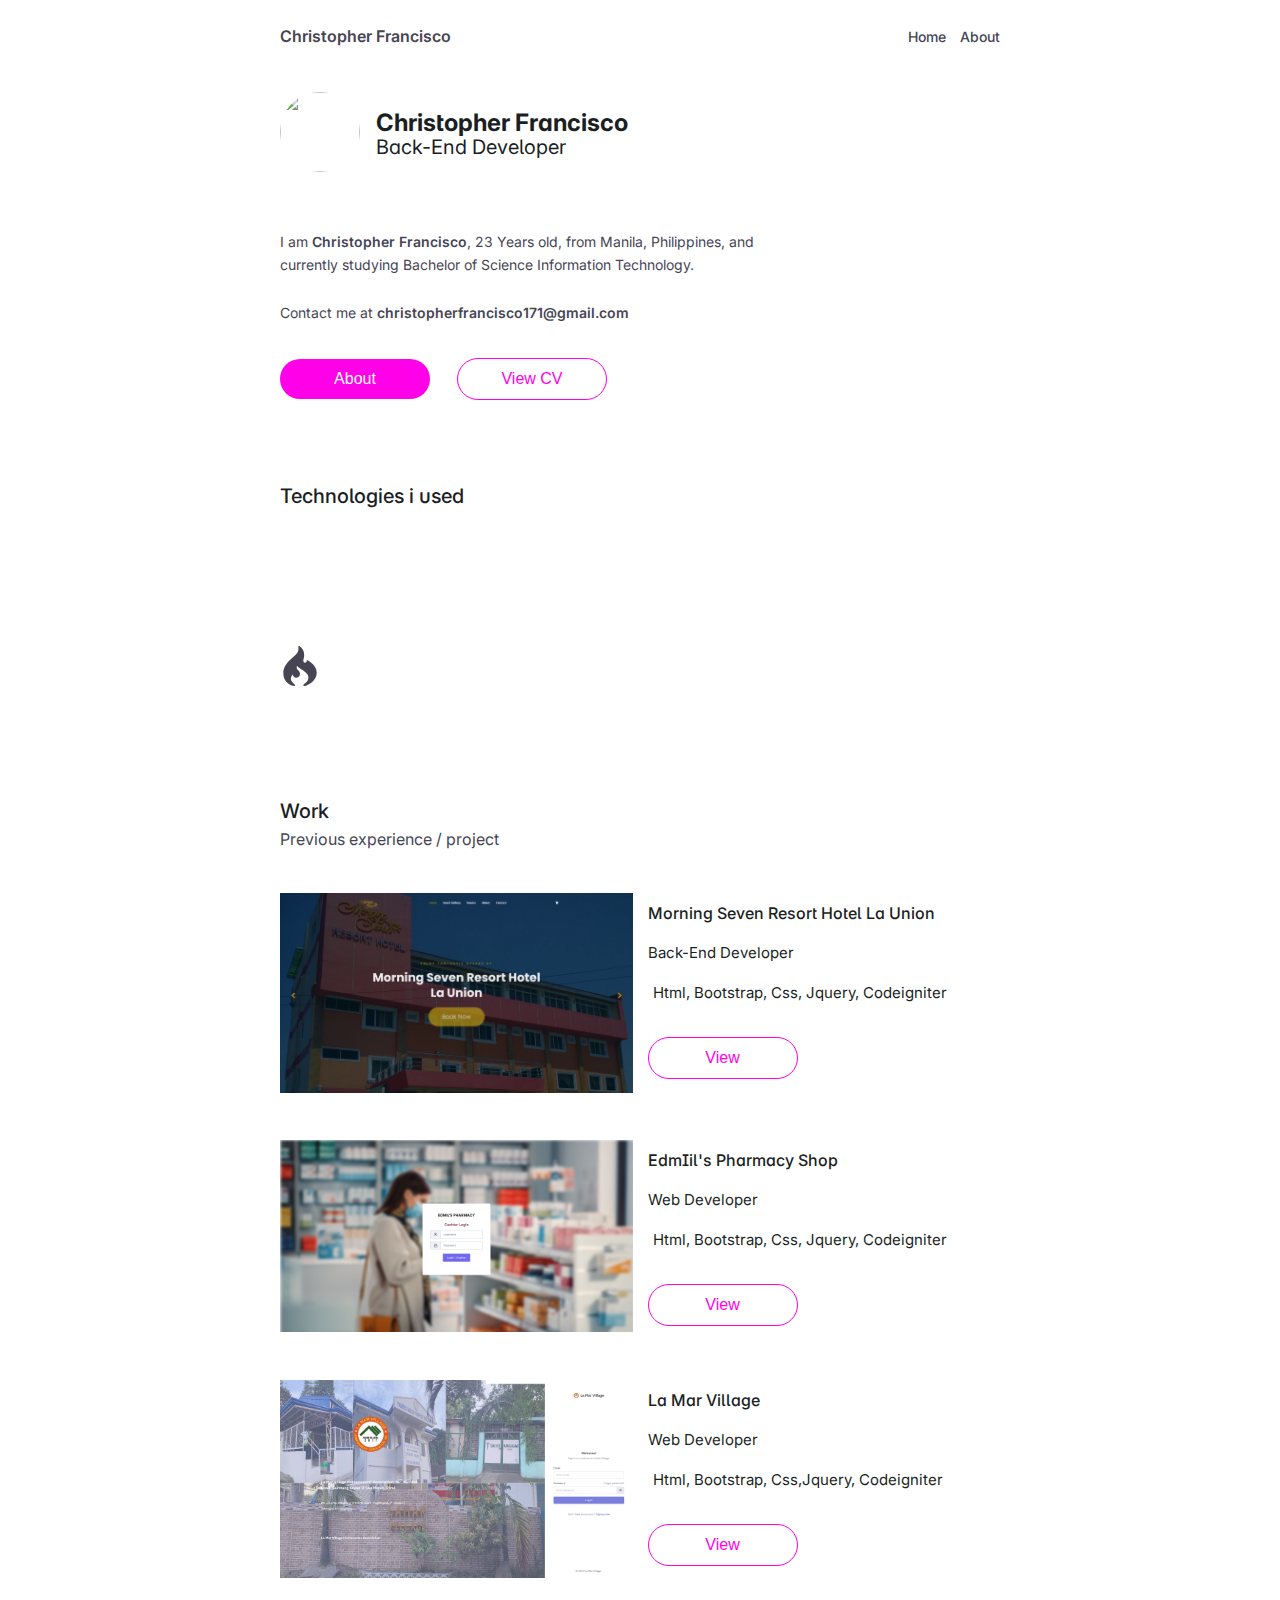
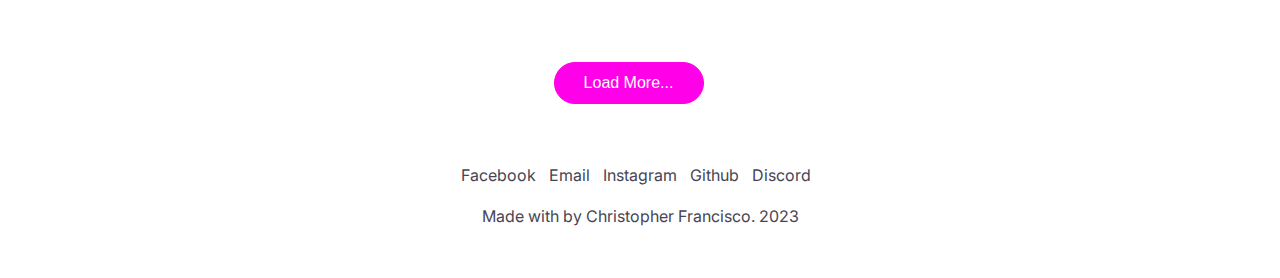
==== index.html @ a266c90f "new update" ====
<!DOCTYPE html>
<html lang="en">

<head>
    <meta charset="UTF-8">
    <meta name="viewport" content="width=device-width, initial-scale=1.0">
    <title>Christopher Francisco</title>
    <link rel="stylesheet" data-purpose="Layout StyleSheet" title="Web Awesome"
        href="/css/app-wa-6a9cb4a257323146888f1141e7267e2d.css?vsn=d">

    <link rel="stylesheet" href="https://site-assets.fontawesome.com/releases/v6.4.0/css/all.css">

    <link rel="stylesheet" href="https://site-assets.fontawesome.com/releases/v6.4.0/css/sharp-solid.css">

    <link rel="stylesheet" href="https://site-assets.fontawesome.com/releases/v6.4.0/css/sharp-regular.css">

    <link rel="stylesheet" href="https://site-assets.fontawesome.com/releases/v6.4.0/css/sharp-light.css">
    <link rel="stylesheet" href="assets/css/app.css">
    <link rel="stylesheet" href="assets/css/font.css">
</head>

<body>

    <div class="container">
        <div class="nav">
            <div class="_wrapper">
                <a href="" class="h4 nav-b">Christopher Francisco</a>
                <div class="_pages">
                    <a href="" class="h4">Home</a>
                    <a href="" class="h4">About</a>
                </div>
            </div>
        </div>


        <section class="_wrapper main">
            <div class="_c">
                <div>
                    <img src="https://scontent.fmnl17-5.fna.fbcdn.net/v/t39.30808-6/322141572_465754962416469_2199032798494361117_n.jpg?_nc_cat=102&ccb=1-7&_nc_sid=09cbfe&_nc_eui2=AeEE05CpyRB54YPM_jMsUAoek4pznpb1z6yTinOelvXPrBDyA9WaWe33gydmui3YkHt6szXQJIMLO8DF5GgBBrXw&_nc_ohc=KaJZtxM1uLAAX-MGcEG&_nc_ht=scontent.fmnl17-5.fna&oh=00_AfCtDTP8-AXdS3a-UvfEWbtZ-zDQ8drF6dlqzOFk0ZVJiw&oe=64B94C2B"
                        alt="" class="avatar">

                </div>
                <div class="_hero">
                    <h3>Christopher Francisco</h3>
                    <h4>Back-End Developer</h4>
                </div>
            </div>

            <div class="intro">

                <p>
                    I am <span>Christopher Francisco</span>, 23 Years old, from Manila, Philippines, and<br>
                    currently studying Bachelor of Science Information Technology.
                </p>

                <p class="_contact">

                    Contact me at <span><a
                            href="mailto:christopherfrancisco171@gmail.com">christopherfrancisco171@gmail.com</a></span>

                </p>


                <div class="_ibutton">
                    <button class="about">About</button>
                    <button class="view">View CV</button>
                </div>

            </div>


            <div class="_tech">

                <h4>Technologies i used</h4>
                <div class="_icons">
                    <i class="fa-brands fa-html5"></i>
                    <i class="fa-brands fa-css3-alt"></i>
                    <i class="fa-brands fa-bootstrap"></i>
                    <i class="fa-brands fa-square-js"></i>
                    <i class="fa-brands fa-vuejs"></i>
                    <i class="fa-brands fa-php"></i>
                    <div>
                        <?xml version="1.0" ?><svg viewBox="0 0 24 24" xmlns="http://www.w3.org/2000/svg"
                            style="width: 40px; height: 40px;">
                            <title />
                            <g id="Codeigniter">
                                <path
                                    d="M16.87,8.65l-.1-.06a.5.5,0,0,0-.77.49.68.68,0,0,1-.17.56A1.16,1.16,0,0,1,15,10a1.05,1.05,0,0,1-1-1,4.46,4.46,0,0,1,.23-1.6,5.39,5.39,0,0,0,.27-1.9c0-2-.24-3.08-2.66-5.36A.5.5,0,0,0,11,.6C11.58,3.46,9.83,5,7.61,6.87,7,7.43,6.29,8,5.65,8.65,2.63,11.66,2,14.31,2,16c0,3,1.11,6.79,6.39,8h.12a.5.5,0,0,0,.25-.94C6.87,21.31,6.5,20.43,6.5,19.5a4.38,4.38,0,0,1,1.19-2.58A2.07,2.07,0,0,0,8,18.09,2.42,2.42,0,0,0,10,19c1.18,0,2-1,2-2.5a2.94,2.94,0,0,0-1.07-1.94A2.55,2.55,0,0,1,10,13a3,3,0,0,1,.24-1.16,3.25,3.25,0,0,0,1,1.06c.25.18.62.42,1.05.69,1.66,1,4.74,3,4.74,4.9,0,2.48-.91,3.24-2.79,4.59a.5.5,0,0,0,.29.91h.11c3.63-.8,7.39-4,7.39-8S18.54,9.74,16.87,8.65Z"
                                    style="fill:#474554" />
                            </g>
                        </svg>
                        <i class="fab fa-laravel"></i>
                        <i class="fa-brands fa-java"></i>

                        <i class="fa-brands fa-github"></i>
                        <i class="fa-brands fa-git-alt"></i>
                    </div>

                </div>





            </div>





            <div class="_work">

                <h4>Work</h4>
                <p>Previous experience / project</p>


                <div class="_content">
                    <!-- First -->
                    <div class="first">
                        <div class="_row">
                            <div class="_imgproj">
                                <img src="assets/image/1.png" style="width: 100%;" alt="">
                            </div>

                            <div class="_info">
                                <h4>Morning Seven Resort Hotel La Union</h4>

                                <h5>Back-End Developer</h5>
                                <h5><i class="fa-regular fa-code"></i>Html, Bootstrap, Css, Jquery, Codeigniter</h5>
                                <button>View</button>
                            </div>
                        </div>

                        <div class="_row">
                            <div class="_imgproj">
                                <img src="assets/image/2.png" style="width: 100%;" alt="">
                            </div>

                            <div class="_info">
                                <h4>EdmIil's Pharmacy Shop</h4>

                                <h5>Web Developer</h5>
                                <h5><i class="fa-regular fa-code"></i>Html, Bootstrap, Css, Jquery, Codeigniter</h5>
                                <button>View</button>
                            </div>
                        </div>

                        <div class="_row">
                            <div class="_imgproj">
                                <img src="assets/image/3.png" style="width: 100%;" alt="">
                            </div>

                            <div class="_info">
                                <h4>La Mar Village</h4>

                                <h5>Web Developer</h5>
                                <h5><i class="fa-regular fa-code"></i>Html, Bootstrap, Css,Jquery, Codeigniter</h5>
                                <button>View</button>
                            </div>
                        </div>
                    </div>
                    <!-- Second -->
                    <div class="secondPages hidden">
                        <div class="_row">
                            <div class="_imgproj">
                                <img src="assets/image/4.png" style="width: 100%;" alt="">
                            </div>

                            <div class="_info">
                                <h4>Digibook Website</h4>

                                <h5>Front-End Developer</h5>
                                <h5><i class="fa-regular fa-code"></i>Html, Bootstrap, Css,Jquery, Codeigniter</h5>
                                <button>View</button>
                            </div>
                        </div>

                        <div class="_row">
                            <div class="_imgproj">
                                <img src="assets/image/5.png" style="width: 100%; height: 80%;" alt="">
                            </div>

                            <div class="_info">
                                <h4>Digibook Application</h4>

                                <h5>Android Developer</h5>
                                <h5><i class="fa-regular fa-code"></i>Android Studio, Java</h5>
                                <button>View</button>
                            </div>
                        </div>


                    </div>


                </div>


                <div class="_more">
                    <button id="load_more">Load More...</button>
                </div>
            </div>

            <div class="_socialC">

                <a href="https://www.facebook.com/christopher.main.904/" target="_blank">Facebook</a>
                <a href="mailto:christopherfrancisco171@gmail.com" target="_blank">Email</a>
                <a href="https://www.instagram.com/topherfrancisco06/" target="_blank">Instagram</a>
                <a href="https://github.com/iamtopher-dev" target="_blank">Github</a>
                <a href="https://discordapp.com/users/500681896158822400" target="_blank">Discord</a>

                <p>Made with by Christopher Francisco. 2023</p>

            </div>



        </section>
    </div>


    <script src="https://cdnjs.cloudflare.com/ajax/libs/jquery/3.7.0/jquery.min.js"
        integrity="sha512-3gJwYpMe3QewGELv8k/BX9vcqhryRdzRMxVfq6ngyWXwo03GFEzjsUm8Q7RZcHPHksttq7/GFoxjCVUjkjvPdw=="
        crossorigin="anonymous" referrerpolicy="no-referrer"></script>
    <script>

        $(document).ready(function () {
            var workPages = 1;
            var pages = 2;

            $('#load_more').on('click', function () {

                if (workPages == 1) {
                    workPages += 1;
                    pages -= 1;
                    $('.secondPages').removeClass('hidden');

                }

                if (pages == 1) {

                    $(this).addClass('hidden');

                }

            });

        });

    </script>



</body>

</html>
---- assets/css/app.css ----
/*  #424a53  body color */

/* Bold text #1b1f24 */
@import url('https://fonts.googleapis.com/css2?family=Inter:wght@100;200;300;400;500;600;700;800;900&family=Roboto:wght@100;300;400;500;700;900&display=swap');

html {
    line-height: 1.6;
    -webkit-text-size-adjust: 100%;
    font-family: "Inter", ui-sans-serif, system-ui, "-apple-system", "BlinkMacSystemFont", "Segoe UI", "Roboto", "Helvetica Neue", Arial, "Noto Sans", sans-serif, "Apple Color Emoji", "Segoe UI Emoji", "Segoe UI Symbol", "Noto Color Emoji"
}

body {
    color: #474554;
    margin: 0
}

.nav {
    z-index: 10;

}

.container {
    margin: 1.5rem;
    margin-bottom: 3rem;
}

.nav ._wrapper {
    background: #fff;
    display: flex;
    align-items: center;
    justify-content: space-between;
}

._wrapper {
    width: 100%;
    max-width: 720px;
    /* padding: 4rem 1.5rem; */
    margin: auto;
}

.avatar {
    width: 80px;
    height: 80px;
    border-radius: 100%;
}

._c {
    display: flex;
    align-items: center;
    flex-direction: row;
}

._hero {
    margin-left: 16px;
    line-height: 1.6rem;
}

._hero h3 {
    font-size: 24px;
    font-weight: 700;
}

._hero h4 {
    font-size: 20px;
    font-weight: 400;
}

.main {
    margin-top: 42px;
}

.nav-b {
    font-weight: 600;
    font-size: 14px;
}

._pages {
    font-weight: 500;
    font-size: 14px;
}

._pages a {
    margin-left: 10px;
    font-size: 14px;

}

.intro p {
    font-size: 14px;
    font-style: 400;

}

.intro {
    margin-top: 52px;
}

.intro p span {
    font-weight: 600;
    color: #474554;
}

._contact {
    font-size: 14px;
    margin-top: 26px;
}

._contact span {
    font-weight: 700;
    color: #474554;

}

._ibutton button {
    font-size: 16px;
    width: 150px;
    cursor: pointer;
}

._ibutton {
    margin-top: 34px;
}

.about {
    background-color: #FF00E9;
    color: white;
    padding: 11px 24px 11px 24px;
    border: none;
    border-radius: 50px;
    margin-right: 23px;
    transition: ease 1s;
}

.view {
    border: 1px solid #FF00E9;
    padding: 11px 24px 11px 24px;
    border-radius: 50px;
    color: #FF00E9;
    background-color: #ffffff;
    transition: ease 1s;

}

._tech {
    margin-top: 80px;
}

._tech h4 {
    font-size: 20px;
    font-weight: 500;
}

._tech i {
    font-size: 40px;
    margin-right: 23px;
}

._icons {
    margin-top: 24px;
}

._icons div {
    margin-top: 40px;
}

._work {
    margin-top: 91px;
}

._work h4 {
    font-size: 20px;
    font-weight: 500;
}

._row {
    display: flex;
    flex-direction: row;
    margin-top: 40px;
}

._imgproj {
    width: 100%;
    max-width: 50%;
}

._info {
    width: 100%;
    max-width: 50%;
    line-height: 2.5rem;
    margin-left: 15px;
}


._info h4 {
    font-size: 16px;
    font-weight: 500;
}

._info h5 {
    font-size: 15px;
    font-weight: 400;
}

._work ._content {
    margin-top: 34px;
}

._info button {
    font-size: 16px;
    width: 150px;
    cursor: pointer;
    border: 1px solid #FF00E9;
    padding: 11px 24px 11px 24px;
    border-radius: 50px;
    color: #FF00E9;
    background-color: #ffffff;
    margin-top: 24px;
    transition: ease .5s;
}

._more {
    text-align: center;
    margin-top: 76px;
}

._more button {
    font-size: 16px;
    width: 150px;
    cursor: pointer;
    background-color: #FF00E9;
    color: white;
    padding: 11px 24px 11px 24px;
    border: none;
    border-radius: 50px;
    margin-right: 23px;
    border: 1px solid #FF00E9;
    transition: ease .5s;
}

.social a {
    font-size: 15px;
    font-weight: 400;
    margin-right: 9px;
}

._socialC {
    text-align: center;
    margin-top: 59px;
}

._socialC a {
    margin-right: 9px;
}

._socialC p {
    margin-top: 16px;
}


/* Hover */

.about:hover {

    border: 1px solid #FF00E9;
    padding: 11px 24px 11px 24px;
    border-radius: 50px;
    color: #FF00E9;
    background-color: #ffffff;
}

.view:hover {
    background-color: #FF00E9;
    color: white;
    padding: 11px 24px 11px 24px;
    border: none;
    border: 1px solid #FF00E9;
    border-radius: 50px;
    margin-right: 23px;
}

._info button:hover {
    font-size: 16px;
    width: 150px;
    cursor: pointer;
    background-color: #FF00E9;
    color: white;
    padding: 11px 24px 11px 24px;
    border: none;
    border: 1px solid #FF00E9;
    border-radius: 50px;
    margin-right: 23px;
}

._info h5 i {
    margin-right: 5px;
}

._more button:hover {
    font-size: 16px;
    width: 150px;
    cursor: pointer;
    border: 1px solid #FF00E9;
    padding: 11px 24px 11px 24px;
    border-radius: 50px;
    color: #FF00E9;
    background-color: #ffffff;
}

._rowR {
    display: flex;

}

._rowR span {
    display: flex;

}


/* hidden */
.hidden {
    display: none;
}
---- assets/css/font.css ----
h1,
h2,
h3,
h4,
h5,
h6 {
    color: #1b1f24;
    margin: 0
}

p {
    margin: 0
}

.h1,
h1 {
    font-size: 1.75rem
}

.h1,
.h2,
h1,
h2 {
    font-weight: 600
}

.h2,
h2 {
    font-size: 1.5rem
}

.h3,
h3 {
    font-weight: 600;
    font-size: 1.25rem
}

.h4,
h4 {
    font-size: 1rem
}

.h5,
h5 {
    font-size: .875rem
}

.h6,
h6 {
    font-size: .75rem;
    font-weight: 500
}

h1,
h2,
h3,
h4 {
    font-feature-settings: "salt" on
}

p+p {
    margin-top: 1rem
}

a {
    text-decoration: none;
    color: inherit
}

a:focus,
a:focus-visible {
    outline-offset: 4px;
    outline-color: rgba(216, 88, 136, .5)
}
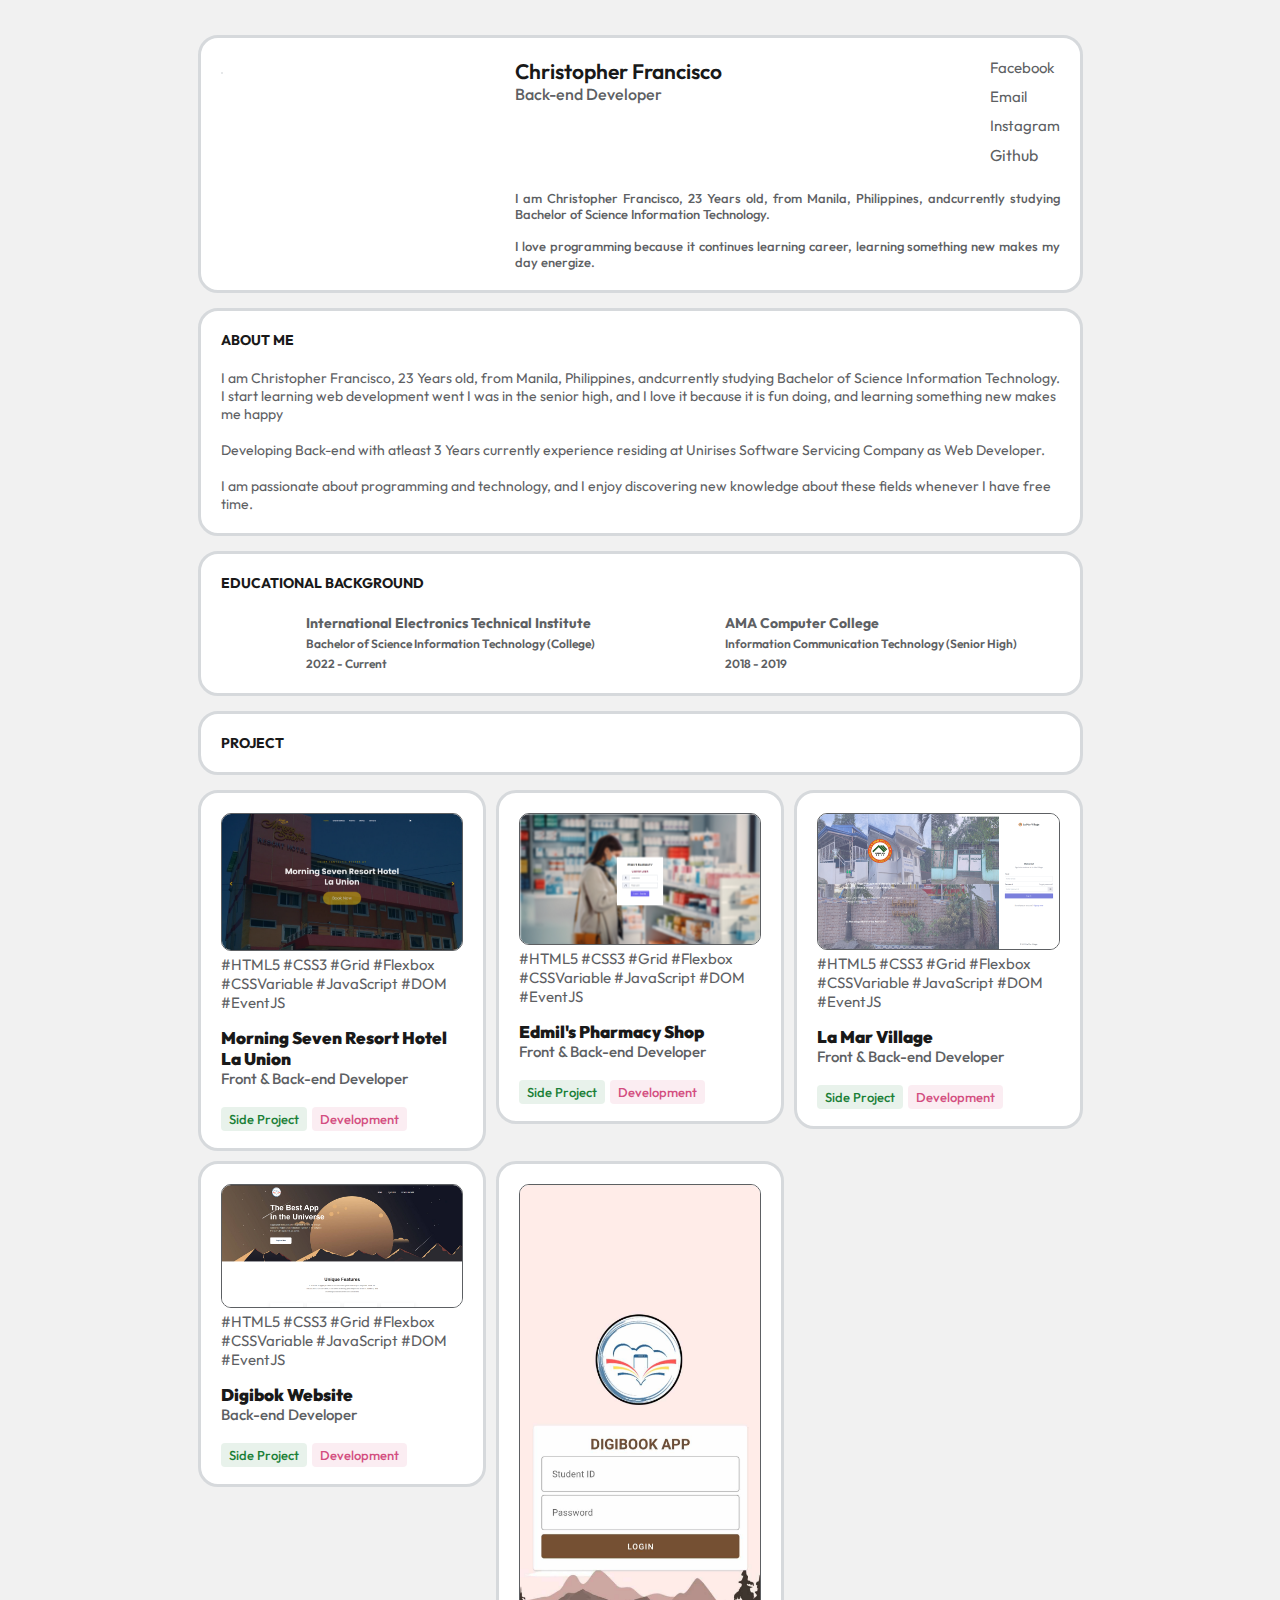
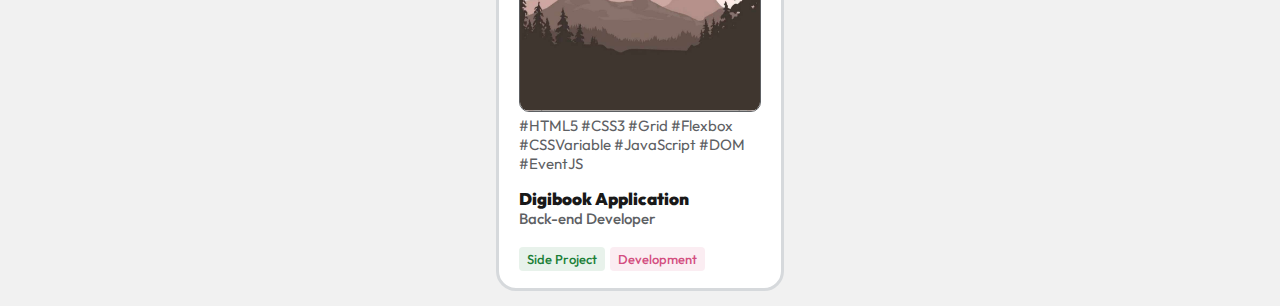
==== commit 68c400ae: "new" ====
--- a/index.html
+++ b/index.html
@@ -5,252 +5,199 @@
     <meta charset="UTF-8">
     <meta name="viewport" content="width=device-width, initial-scale=1.0">
     <title>Christopher Francisco</title>
-    <link rel="stylesheet" data-purpose="Layout StyleSheet" title="Web Awesome"
-        href="/css/app-wa-6a9cb4a257323146888f1141e7267e2d.css?vsn=d">
-
-    <link rel="stylesheet" href="https://site-assets.fontawesome.com/releases/v6.4.0/css/all.css">
-
-    <link rel="stylesheet" href="https://site-assets.fontawesome.com/releases/v6.4.0/css/sharp-solid.css">
-
-    <link rel="stylesheet" href="https://site-assets.fontawesome.com/releases/v6.4.0/css/sharp-regular.css">
-
-    <link rel="stylesheet" href="https://site-assets.fontawesome.com/releases/v6.4.0/css/sharp-light.css">
     <link rel="stylesheet" href="assets/css/app.css">
-    <link rel="stylesheet" href="assets/css/font.css">
+    <!-- <link rel="stylesheet" href="assets/css/font.css"> -->
 </head>
 
 <body>
 
-    <div class="container">
-        <div class="nav">
-            <div class="_wrapper">
-                <a href="" class="h4 nav-b">Christopher Francisco</a>
-                <div class="_pages">
-                    <a href="" class="h4">Home</a>
-                    <a href="" class="h4">About</a>
-                </div>
-            </div>
-        </div>
-
-
-        <section class="_wrapper main">
-            <div class="_c">
-                <div>
-                    <img src="https://scontent.fmnl17-5.fna.fbcdn.net/v/t39.30808-6/322141572_465754962416469_2199032798494361117_n.jpg?_nc_cat=102&ccb=1-7&_nc_sid=09cbfe&_nc_eui2=AeEE05CpyRB54YPM_jMsUAoek4pznpb1z6yTinOelvXPrBDyA9WaWe33gydmui3YkHt6szXQJIMLO8DF5GgBBrXw&_nc_ohc=KaJZtxM1uLAAX-MGcEG&_nc_ht=scontent.fmnl17-5.fna&oh=00_AfCtDTP8-AXdS3a-UvfEWbtZ-zDQ8drF6dlqzOFk0ZVJiw&oe=64B94C2B"
-                        alt="" class="avatar">
-
-                </div>
-                <div class="_hero">
-                    <h3>Christopher Francisco</h3>
-                    <h4>Back-End Developer</h4>
-                </div>
-            </div>
-
-            <div class="intro">
-
-                <p>
-                    I am <span>Christopher Francisco</span>, 23 Years old, from Manila, Philippines, and<br>
-                    currently studying Bachelor of Science Information Technology.
-                </p>
-
-                <p class="_contact">
-
-                    Contact me at <span><a
-                            href="mailto:christopherfrancisco171@gmail.com">christopherfrancisco171@gmail.com</a></span>
-
-                </p>
-
-
-                <div class="_ibutton">
-                    <button class="about">About</button>
-                    <button class="view">View CV</button>
-                </div>
-
-            </div>
-
-
-            <div class="_tech">
-
-                <h4>Technologies i used</h4>
-                <div class="_icons">
-                    <i class="fa-brands fa-html5"></i>
-                    <i class="fa-brands fa-css3-alt"></i>
-                    <i class="fa-brands fa-bootstrap"></i>
-                    <i class="fa-brands fa-square-js"></i>
-                    <i class="fa-brands fa-vuejs"></i>
-                    <i class="fa-brands fa-php"></i>
-                    <div>
-                        <?xml version="1.0" ?><svg viewBox="0 0 24 24" xmlns="http://www.w3.org/2000/svg"
-                            style="width: 40px; height: 40px;">
-                            <title />
-                            <g id="Codeigniter">
-                                <path
-                                    d="M16.87,8.65l-.1-.06a.5.5,0,0,0-.77.49.68.68,0,0,1-.17.56A1.16,1.16,0,0,1,15,10a1.05,1.05,0,0,1-1-1,4.46,4.46,0,0,1,.23-1.6,5.39,5.39,0,0,0,.27-1.9c0-2-.24-3.08-2.66-5.36A.5.5,0,0,0,11,.6C11.58,3.46,9.83,5,7.61,6.87,7,7.43,6.29,8,5.65,8.65,2.63,11.66,2,14.31,2,16c0,3,1.11,6.79,6.39,8h.12a.5.5,0,0,0,.25-.94C6.87,21.31,6.5,20.43,6.5,19.5a4.38,4.38,0,0,1,1.19-2.58A2.07,2.07,0,0,0,8,18.09,2.42,2.42,0,0,0,10,19c1.18,0,2-1,2-2.5a2.94,2.94,0,0,0-1.07-1.94A2.55,2.55,0,0,1,10,13a3,3,0,0,1,.24-1.16,3.25,3.25,0,0,0,1,1.06c.25.18.62.42,1.05.69,1.66,1,4.74,3,4.74,4.9,0,2.48-.91,3.24-2.79,4.59a.5.5,0,0,0,.29.91h.11c3.63-.8,7.39-4,7.39-8S18.54,9.74,16.87,8.65Z"
-                                    style="fill:#474554" />
-                            </g>
-                        </svg>
-                        <i class="fab fa-laravel"></i>
-                        <i class="fa-brands fa-java"></i>
-
-                        <i class="fa-brands fa-github"></i>
-                        <i class="fa-brands fa-git-alt"></i>
-                    </div>
-
-                </div>
-
-
-
-
-
-            </div>
-
-
-
-
-
-            <div class="_work">
-
-                <h4>Work</h4>
-                <p>Previous experience / project</p>
-
-
-                <div class="_content">
-                    <!-- First -->
-                    <div class="first">
-                        <div class="_row">
-                            <div class="_imgproj">
-                                <img src="assets/image/1.png" style="width: 100%;" alt="">
+    <div class="wrapper">
+
+        <div class="intro">
+
+            <div class="_card">
+                <div class="_row">
+                    <div class="imgCard">
+                        <img src="https://scontent.fmnl17-5.fna.fbcdn.net/v/t39.30808-6/322141572_465754962416469_2199032798494361117_n.jpg?_nc_cat=102&ccb=1-7&_nc_sid=09cbfe&_nc_eui2=AeEE05CpyRB54YPM_jMsUAoek4pznpb1z6yTinOelvXPrBDyA9WaWe33gydmui3YkHt6szXQJIMLO8DF5GgBBrXw&_nc_ohc=RIV9UVO_6D0AX_sOE0I&_nc_ht=scontent.fmnl17-5.fna&oh=00_AfBqZUfYG8IDypXGKbguWoiHN8D31_XLNLOp0orDDV_k3A&oe=64BB466B"
+                            alt="">
+                    </div>
+                    <div class="intro_details">
+                        <div class="a _c">
+                            <div>
+                                <h4>Christopher Francisco</h4>
+                                <h5>Back-end Developer</h5>
                             </div>
-
-                            <div class="_info">
-                                <h4>Morning Seven Resort Hotel La Union</h4>
-
-                                <h5>Back-End Developer</h5>
-                                <h5><i class="fa-regular fa-code"></i>Html, Bootstrap, Css, Jquery, Codeigniter</h5>
-                                <button>View</button>
+                            <div class="_contact">
+                                <ul>
+                                    <li>
+                                        <a href="">Facebook</a>
+                                    </li>
+                                    <li>
+                                        <a href="">Email</a>
+                                    </li>
+                                    <li>
+                                        <a href="">Instagram</a>
+                                    </li>
+                                    <li>
+                                        <a href="">Github</a>
+                                    </li>
+                                </ul>
                             </div>
                         </div>
 
-                        <div class="_row">
-                            <div class="_imgproj">
-                                <img src="assets/image/2.png" style="width: 100%;" alt="">
-                            </div>
-
-                            <div class="_info">
-                                <h4>EdmIil's Pharmacy Shop</h4>
-
-                                <h5>Web Developer</h5>
-                                <h5><i class="fa-regular fa-code"></i>Html, Bootstrap, Css, Jquery, Codeigniter</h5>
-                                <button>View</button>
-                            </div>
-                        </div>
-
-                        <div class="_row">
-                            <div class="_imgproj">
-                                <img src="assets/image/3.png" style="width: 100%;" alt="">
-                            </div>
-
-                            <div class="_info">
-                                <h4>La Mar Village</h4>
-
-                                <h5>Web Developer</h5>
-                                <h5><i class="fa-regular fa-code"></i>Html, Bootstrap, Css,Jquery, Codeigniter</h5>
-                                <button>View</button>
-                            </div>
-                        </div>
-                    </div>
-                    <!-- Second -->
-                    <div class="secondPages hidden">
-                        <div class="_row">
-                            <div class="_imgproj">
-                                <img src="assets/image/4.png" style="width: 100%;" alt="">
-                            </div>
-
-                            <div class="_info">
-                                <h4>Digibook Website</h4>
-
-                                <h5>Front-End Developer</h5>
-                                <h5><i class="fa-regular fa-code"></i>Html, Bootstrap, Css,Jquery, Codeigniter</h5>
-                                <button>View</button>
-                            </div>
-                        </div>
-
-                        <div class="_row">
-                            <div class="_imgproj">
-                                <img src="assets/image/5.png" style="width: 100%; height: 80%;" alt="">
-                            </div>
-
-                            <div class="_info">
-                                <h4>Digibook Application</h4>
-
-                                <h5>Android Developer</h5>
-                                <h5><i class="fa-regular fa-code"></i>Android Studio, Java</h5>
-                                <button>View</button>
-                            </div>
-                        </div>
-
-
-                    </div>
-
-
-                </div>
-
-
-                <div class="_more">
-                    <button id="load_more">Load More...</button>
-                </div>
-            </div>
-
-            <div class="_socialC">
-
-                <a href="https://www.facebook.com/christopher.main.904/" target="_blank">Facebook</a>
-                <a href="mailto:christopherfrancisco171@gmail.com" target="_blank">Email</a>
-                <a href="https://www.instagram.com/topherfrancisco06/" target="_blank">Instagram</a>
-                <a href="https://github.com/iamtopher-dev" target="_blank">Github</a>
-                <a href="https://discordapp.com/users/500681896158822400" target="_blank">Discord</a>
-
-                <p>Made with by Christopher Francisco. 2023</p>
-
-            </div>
-
-
-
-        </section>
+                        <div class="b">
+                            <p>I am Christopher Francisco, 23 Years old, from Manila, Philippines, andcurrently studying
+                                Bachelor of Science Information Technology.<br><br>
+                                I love programming because it continues learning career, learning something new makes my
+                                day
+                                energize.
+                            </p>
+
+
+                        </div>
+                    </div>
+                </div>
+            </div>
+
+        </div>
+
+
+        <div class="about">
+            <div class="_card">
+                <h4 class="header">About me</h4>
+
+                <p>I am Christopher Francisco, 23 Years old, from Manila, Philippines, andcurrently studying Bachelor of
+                    Science Information Technology. I start learning web development went I was in the senior high, and
+                    I love it because it is fun doing, and learning something new makes me happy<br><br>
+
+                    Developing Back-end with atleast 3 Years currently experience residing at Unirises Software
+                    Servicing Company as Web Developer.<br><br>
+
+                    I am passionate about programming and technology, and I enjoy discovering new knowledge about these
+                    fields whenever I have free time.</p>
+            </div>
+        </div>
+
+        <div class="education">
+            <div class="_card">
+                <h4 class="header">Educational Background</h4>
+
+                <div class="educational-container">
+                    <div class="sub-container">
+                        <div class="educ_logo">
+                            <img src="https://edukasyon-production.s3.amazonaws.com/uploads/school/avatar/3295/international-electronics-and-technical-institute-college_logo.jpg"
+                                alt="">
+                        </div>
+                        <div class="educational-details">
+                            <h4>International Electronics Technical Institute</h4>
+                            <h5>Bachelor of Science Information Technology (College)</h5>
+                            <h6>2022 - Current</h6>
+                        </div>
+                    </div>
+                    <div class="sub-container">
+                        <div class="educ_logo">
+                            <img src="https://edukasyon-production.s3.amazonaws.com/uploads/school/avatar/3295/international-electronics-and-technical-institute-college_logo.jpg"
+                                alt="">
+                        </div>
+                        <div class="educational-details">
+                            <h4>AMA Computer College</h4>
+                            <h5>Information Communication Technology (Senior High)</h5>
+                            <h6>2018 - 2019</h6>
+                        </div>
+                    </div>
+                </div>
+            </div>
+        </div>
+
+        <div class="_card proj_header">
+            <h4 class="header">Project</h4>
+        </div>
+        <div class="project">
+
+            <div class="_card">
+                <div class="proj_img">
+                    <img src="assets/image/1.png" alt="">
+                </div>
+
+                <div class="project_details">
+                    <p>#HTML5 #CSS3 #Grid #Flexbox #CSSVariable #JavaScript #DOM #EventJS</p>
+
+                    <h3>Morning Seven Resort Hotel La Union</h3>
+                    <h6>Front & Back-end Developer</h6>
+
+                    <div class="badges">
+                        <label><span class="green">Side Project</span><span class="red">Development</span></label>
+                    </div>
+                </div>
+            </div>
+            <div class="_card">
+                <div class="proj_img">
+                    <img src="assets/image/2.png" alt="">
+                </div>
+
+                <div class="project_details">
+                    <p>#HTML5 #CSS3 #Grid #Flexbox #CSSVariable #JavaScript #DOM #EventJS</p>
+
+                    <h3>Edmil's Pharmacy Shop</h3>
+                    <h6>Front & Back-end Developer</h6>
+
+                    <div class="badges">
+                        <label><span class="green">Side Project</span><span class="red">Development</span></label>
+                    </div>
+                </div>
+            </div>
+            <div class="_card">
+                <div class="proj_img">
+                    <img src="assets/image/3.png" alt="">
+                </div>
+
+                <div class="project_details">
+                    <p>#HTML5 #CSS3 #Grid #Flexbox #CSSVariable #JavaScript #DOM #EventJS</p>
+
+                    <h3>La Mar Village</h3>
+                    <h6>Front & Back-end Developer</h6>
+
+                    <div class="badges">
+                        <label><span class="green">Side Project</span><span class="red">Development</span></label>
+                    </div>
+                </div>
+            </div>
+            <div class="_card">
+                <div class="proj_img">
+                    <img src="assets/image/4.png" alt="">
+                </div>
+
+                <div class="project_details">
+                    <p>#HTML5 #CSS3 #Grid #Flexbox #CSSVariable #JavaScript #DOM #EventJS</p>
+
+                    <h3>Digibok Website</h3>
+                    <h6>Back-end Developer</h6>
+
+                    <div class="badges">
+                        <label><span class="green">Side Project</span><span class="red">Development</span></label>
+                    </div>
+                </div>
+            </div>
+            <div class="_card">
+                <div class="proj_img">
+                    <img src="assets/image/5.png" alt="">
+                </div>
+
+                <div class="project_details">
+                    <p>#HTML5 #CSS3 #Grid #Flexbox #CSSVariable #JavaScript #DOM #EventJS</p>
+
+                    <h3>Digibook Application</h3>
+                    <h6>Back-end Developer</h6>
+
+                    <div class="badges">
+                        <label><span class="green">Side Project</span><span class="red">Development</span></label>
+                    </div>
+                </div>
+            </div>
+        </div>
     </div>
 
 
-    <script src="https://cdnjs.cloudflare.com/ajax/libs/jquery/3.7.0/jquery.min.js"
-        integrity="sha512-3gJwYpMe3QewGELv8k/BX9vcqhryRdzRMxVfq6ngyWXwo03GFEzjsUm8Q7RZcHPHksttq7/GFoxjCVUjkjvPdw=="
-        crossorigin="anonymous" referrerpolicy="no-referrer"></script>
-    <script>
-
-        $(document).ready(function () {
-            var workPages = 1;
-            var pages = 2;
-
-            $('#load_more').on('click', function () {
-
-                if (workPages == 1) {
-                    workPages += 1;
-                    pages -= 1;
-                    $('.secondPages').removeClass('hidden');
-
-                }
-
-                if (pages == 1) {
-
-                    $(this).addClass('hidden');
-
-                }
-
-            });
-
-        });
-
-    </script>
-
-
-
 </body>
 
 </html>--- a/assets/css/app.css
+++ b/assets/css/app.css
@@ -1,323 +1,310 @@
-/*  #424a53  body color */
-
-/* Bold text #1b1f24 */
-@import url('https://fonts.googleapis.com/css2?family=Inter:wght@100;200;300;400;500;600;700;800;900&family=Roboto:wght@100;300;400;500;700;900&display=swap');
-
-html {
-    line-height: 1.6;
-    -webkit-text-size-adjust: 100%;
-    font-family: "Inter", ui-sans-serif, system-ui, "-apple-system", "BlinkMacSystemFont", "Segoe UI", "Roboto", "Helvetica Neue", Arial, "Noto Sans", sans-serif, "Apple Color Emoji", "Segoe UI Emoji", "Segoe UI Symbol", "Noto Color Emoji"
+@import url('https://fonts.googleapis.com/css2?family=Outfit:wght@100;200;300;400;500;600;700;800&display=swap');
+
+* {
+    padding: 0;
+    margin: 0;
+    box-sizing: border-box;
 }
 
 body {
-    color: #474554;
-    margin: 0
-}
-
-.nav {
-    z-index: 10;
-
-}
-
-.container {
-    margin: 1.5rem;
-    margin-bottom: 3rem;
-}
-
-.nav ._wrapper {
-    background: #fff;
+    font-family: 'Outfit', sans-serif;
+    background-color: #f1f1f1;
+}
+
+.wrapper {
+    width: 100%;
+    max-width: 915px;
+    margin: auto;
+    margin-top: 20px;
+    padding: 15px;
+}
+
+._card {
+    background-color: white;
+    padding: 20px;
+    border-radius: 20px;
+    border: 3px solid #D6D9DC;
+    height: fit-content;
+}
+
+._row {
     display: flex;
-    align-items: center;
-    justify-content: space-between;
-}
-
-._wrapper {
+}
+
+._row .imgCard {
+    width: 47%;
+}
+
+.imgCard img {
     width: 100%;
-    max-width: 720px;
-    /* padding: 4rem 1.5rem; */
-    margin: auto;
-}
-
-.avatar {
-    width: 80px;
-    height: 80px;
-    border-radius: 100%;
+    border-radius: 20px;
+    border: 1px solid #D6D9DC;
+}
+
+.intro_details .a h4 {
+    font-size: 21px;
+    font-weight: 600;
+    color: #191919;
+}
+
+.intro_details .a h5 {
+    font-size: 16px;
+    font-weight: 500;
+    color: #5d6063;
+}
+
+.intro_details {
+    margin-left: 20px;
+}
+
+.intro_details .b {
+    margin-top: 25px;
+}
+
+.intro_details .b p {
+    font-size: 13px;
+    font-weight: 500;
+    color: #5d6063;
+    text-align: justify;
+}
+
+a {
+    text-decoration: none;
+    color: #5d6063;
+}
+
+a:hover {
+    border-bottom: 2px solid #5d6063;
 }
 
 ._c {
     display: flex;
+    justify-content: space-between;
+}
+
+._contact ul {
+    list-style: none;
+}
+
+._contact ul li:not(:last-child) {
+    margin-bottom: 10px;
+    font-size: 15px;
+}
+
+.header {
+    color: #191919;
+    text-transform: uppercase;
+    font-weight: 700;
+    font-size: 14px;
+}
+
+.about {
+    margin-top: 15px;
+}
+
+.about ._card p {
+    margin-top: 20px;
+    font-size: 14px;
+    color: #5d6063;
+    font-weight: 400;
+}
+
+.educational-container {
+    display: grid;
+    grid-template-columns: 1fr 1fr;
+    margin-top: 20px;
+}
+
+.sub-container {
+    display: grid;
+    grid-template-columns: 75px 1fr;
     align-items: center;
-    flex-direction: row;
-}
-
-._hero {
-    margin-left: 16px;
-    line-height: 1.6rem;
-}
-
-._hero h3 {
-    font-size: 24px;
+    gap: 10px;
+}
+
+.educ_logo {
+    width: 75px;
+}
+
+.educ_logo img {
+    width: 100%;
+}
+
+.educational-details {
+    line-height: 1.6;
+}
+
+.educational-details h4 {
+    font-size: 14px;
     font-weight: 700;
-}
-
-._hero h4 {
-    font-size: 20px;
-    font-weight: 400;
-}
-
-.main {
-    margin-top: 42px;
-}
-
-.nav-b {
+    color: #5d6063;
+}
+
+.educational-details h5,
+.educational-details h6 {
+    font-size: 12px;
     font-weight: 600;
-    font-size: 14px;
-}
-
-._pages {
+    color: #5d6063;
+}
+
+.education {
+    margin-top: 15px;
+}
+
+.proj_header {
+    margin-top: 15px;
+}
+
+.project {
+    margin-top: 15px;
+    display: grid;
+    grid-template-columns: 1fr 1fr 1fr;
+    gap: 10px;
+}
+
+.proj_img img {
+    width: 100%;
+    height: auto;
+    border-radius: 10px;
+    border: 1px solid #5d6063;
+}
+
+.project_details p {
+    font-size: 15px;
+    color: #5d6063;
+}
+
+.project_details h3 {
+    margin-top: 15px;
+    font-size: 17px;
+    color: #191919;
+    font-weight: 900;
+}
+
+.project_details h6 {
+    font-size: 15px;
+    color: #5d6063;
     font-weight: 500;
-    font-size: 14px;
-}
-
-._pages a {
-    margin-left: 10px;
-    font-size: 14px;
-
-}
-
-.intro p {
-    font-size: 14px;
-    font-style: 400;
-
-}
-
-.intro {
-    margin-top: 52px;
-}
-
-.intro p span {
-    font-weight: 600;
-    color: #474554;
-}
-
-._contact {
-    font-size: 14px;
-    margin-top: 26px;
-}
-
-._contact span {
-    font-weight: 700;
-    color: #474554;
-
-}
-
-._ibutton button {
-    font-size: 16px;
-    width: 150px;
-    cursor: pointer;
-}
-
-._ibutton {
-    margin-top: 34px;
-}
-
-.about {
-    background-color: #FF00E9;
-    color: white;
-    padding: 11px 24px 11px 24px;
-    border: none;
-    border-radius: 50px;
-    margin-right: 23px;
-    transition: ease 1s;
-}
-
-.view {
-    border: 1px solid #FF00E9;
-    padding: 11px 24px 11px 24px;
-    border-radius: 50px;
-    color: #FF00E9;
-    background-color: #ffffff;
-    transition: ease 1s;
-
-}
-
-._tech {
-    margin-top: 80px;
-}
-
-._tech h4 {
-    font-size: 20px;
+}
+
+.project_details .badges label {
+    font-size: 13px;
     font-weight: 500;
-}
-
-._tech i {
-    font-size: 40px;
-    margin-right: 23px;
-}
-
-._icons {
-    margin-top: 24px;
-}
-
-._icons div {
-    margin-top: 40px;
-}
-
-._work {
-    margin-top: 91px;
-}
-
-._work h4 {
-    font-size: 20px;
-    font-weight: 500;
-}
-
-._row {
-    display: flex;
-    flex-direction: row;
-    margin-top: 40px;
-}
-
-._imgproj {
-    width: 100%;
-    max-width: 50%;
-}
-
-._info {
-    width: 100%;
-    max-width: 50%;
-    line-height: 2.5rem;
-    margin-left: 15px;
-}
-
-
-._info h4 {
-    font-size: 16px;
-    font-weight: 500;
-}
-
-._info h5 {
-    font-size: 15px;
-    font-weight: 400;
-}
-
-._work ._content {
-    margin-top: 34px;
-}
-
-._info button {
-    font-size: 16px;
-    width: 150px;
-    cursor: pointer;
-    border: 1px solid #FF00E9;
-    padding: 11px 24px 11px 24px;
-    border-radius: 50px;
-    color: #FF00E9;
-    background-color: #ffffff;
-    margin-top: 24px;
-    transition: ease .5s;
-}
-
-._more {
-    text-align: center;
-    margin-top: 76px;
-}
-
-._more button {
-    font-size: 16px;
-    width: 150px;
-    cursor: pointer;
-    background-color: #FF00E9;
-    color: white;
-    padding: 11px 24px 11px 24px;
-    border: none;
-    border-radius: 50px;
-    margin-right: 23px;
-    border: 1px solid #FF00E9;
-    transition: ease .5s;
-}
-
-.social a {
-    font-size: 15px;
-    font-weight: 400;
-    margin-right: 9px;
-}
-
-._socialC {
-    text-align: center;
-    margin-top: 59px;
-}
-
-._socialC a {
-    margin-right: 9px;
-}
-
-._socialC p {
-    margin-top: 16px;
-}
-
-
-/* Hover */
-
-.about:hover {
-
-    border: 1px solid #FF00E9;
-    padding: 11px 24px 11px 24px;
-    border-radius: 50px;
-    color: #FF00E9;
-    background-color: #ffffff;
-}
-
-.view:hover {
-    background-color: #FF00E9;
-    color: white;
-    padding: 11px 24px 11px 24px;
-    border: none;
-    border: 1px solid #FF00E9;
-    border-radius: 50px;
-    margin-right: 23px;
-}
-
-._info button:hover {
-    font-size: 16px;
-    width: 150px;
-    cursor: pointer;
-    background-color: #FF00E9;
-    color: white;
-    padding: 11px 24px 11px 24px;
-    border: none;
-    border: 1px solid #FF00E9;
-    border-radius: 50px;
-    margin-right: 23px;
-}
-
-._info h5 i {
+
+}
+
+.badges {
+    margin-top: 20px;
+}
+
+.project_details .badges label span {
+    padding: 4px 8px;
+    border-radius: .25rem;
     margin-right: 5px;
 }
 
-._more button:hover {
-    font-size: 16px;
-    width: 150px;
-    cursor: pointer;
-    border: 1px solid #FF00E9;
-    padding: 11px 24px 11px 24px;
-    border-radius: 50px;
-    color: #FF00E9;
-    background-color: #ffffff;
-}
-
-._rowR {
-    display: flex;
-
-}
-
-._rowR span {
-    display: flex;
-
-}
-
-
-/* hidden */
-.hidden {
-    display: none;
+.green {
+    background-color: rgba(26, 127, 55, .1);
+    color: #1a7f37;
+}
+
+.blue {
+    background-color: rgba(9, 105, 218, .1);
+    color: #0969da;
+
+}
+
+.red {
+    background-color: rgba(211, 78, 128, .1);
+    color: #d34e80;
+}
+
+
+@media screen and (max-width: 850px) {
+    ._contact ul li {
+        margin-bottom: 5px;
+        font-size: 15px;
+    }
+
+    .project_details h3 {
+        font-size: 15px;
+    }
+
+    .project_details h6 {
+        font-size: 13px;
+    }
+
+    .project_details p {
+        font-size: 13px;
+    }
+
+    .project_details .badges label {
+        font-size: 12px;
+        font-weight: 500;
+    }
+
+    .intro_details .b {
+        margin-top: 20px;
+    }
+}
+
+@media screen and (max-width: 720px) {
+    .project {
+        margin-top: 15px;
+        display: grid;
+        grid-template-columns: 1fr 1fr;
+        gap: 10px;
+    }
+}
+
+@media screen and (max-width: 386px) {
+    .educational-container {
+        display: grid;
+        grid-template-columns: 1fr;
+        margin-top: 20px;
+    }
+
+    .sub-container {
+        margin-top: 10px;
+    }
+
+    .project {
+        grid-template-columns: 1fr;
+    }
+
+    ._row {
+        display: block;
+    }
+
+    ._c {
+        display: block;
+        text-align: center;
+    }
+
+    ._contact {
+        margin-top: 20px;
+    }
+
+    ._row .imgCard {
+        width: 100%;
+        text-align: center;
+        margin-bottom: 20px;
+    }
+
+    .imgCard img {
+        width: 250px;
+    }
+
+    ._contact ul {
+        list-style: none;
+        display: grid;
+        grid-template-columns: 1fr 1fr;
+    }
+
+    ._contact ul li {
+        margin-right: 20px;
+    }
+    .intro_details {
+        margin-left: 0px;
+    }
 }--- a/assets/css/font.css
+++ b/assets/css/font.css
@@ -71,4 +71,6 @@
 a:focus-visible {
     outline-offset: 4px;
     outline-color: rgba(216, 88, 136, .5)
-}+}
+
+.rowEducation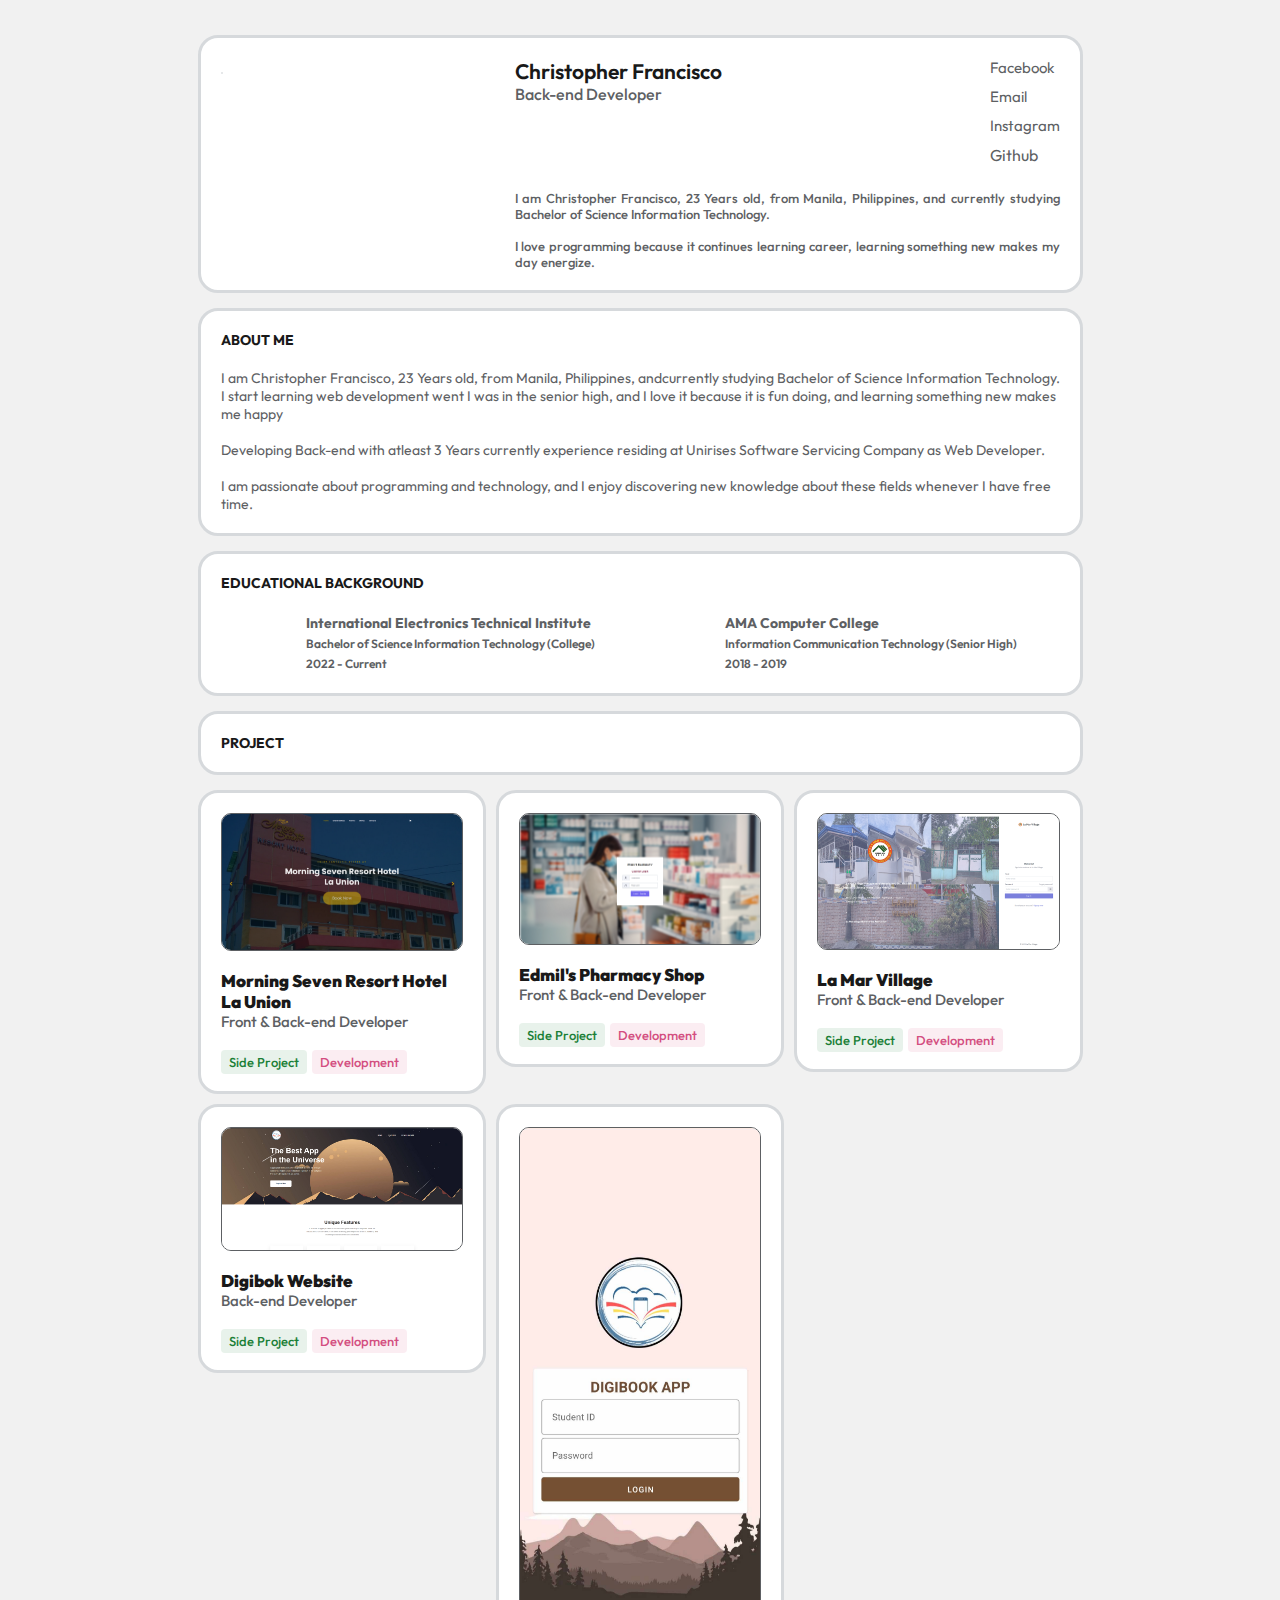
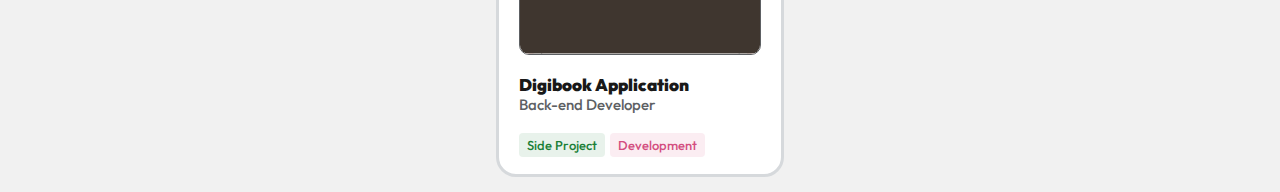
==== commit 444d22b1: "new" ====
--- a/index.html
+++ b/index.html
@@ -46,7 +46,7 @@
                         </div>
 
                         <div class="b">
-                            <p>I am Christopher Francisco, 23 Years old, from Manila, Philippines, andcurrently studying
+                            <p>I am Christopher Francisco, 23 Years old, from Manila, Philippines, and currently studying
                                 Bachelor of Science Information Technology.<br><br>
                                 I love programming because it continues learning career, learning something new makes my
                                 day
@@ -96,8 +96,7 @@
                     </div>
                     <div class="sub-container">
                         <div class="educ_logo">
-                            <img src="https://edukasyon-production.s3.amazonaws.com/uploads/school/avatar/3295/international-electronics-and-technical-institute-college_logo.jpg"
-                                alt="">
+                            <img src="https://www.ama.edu.ph/wp-content/uploads/2017/05/Site_icon_512pix.jpg" alt="">
                         </div>
                         <div class="educational-details">
                             <h4>AMA Computer College</h4>
@@ -120,7 +119,7 @@
                 </div>
 
                 <div class="project_details">
-                    <p>#HTML5 #CSS3 #Grid #Flexbox #CSSVariable #JavaScript #DOM #EventJS</p>
+                    <!-- <p>#HTML5 #CSS3 #Grid #Flexbox #CSSVariable #JavaScript #DOM #EventJS</p> -->
 
                     <h3>Morning Seven Resort Hotel La Union</h3>
                     <h6>Front & Back-end Developer</h6>
@@ -136,7 +135,7 @@
                 </div>
 
                 <div class="project_details">
-                    <p>#HTML5 #CSS3 #Grid #Flexbox #CSSVariable #JavaScript #DOM #EventJS</p>
+                    <!-- <p>#HTML5 #CSS3 #Grid #Flexbox #CSSVariable #JavaScript #DOM #EventJS</p> -->
 
                     <h3>Edmil's Pharmacy Shop</h3>
                     <h6>Front & Back-end Developer</h6>
@@ -152,7 +151,7 @@
                 </div>
 
                 <div class="project_details">
-                    <p>#HTML5 #CSS3 #Grid #Flexbox #CSSVariable #JavaScript #DOM #EventJS</p>
+                    <!-- <p>#HTML5 #CSS3 #Grid #Flexbox #CSSVariable #JavaScript #DOM #EventJS</p> -->
 
                     <h3>La Mar Village</h3>
                     <h6>Front & Back-end Developer</h6>
@@ -168,7 +167,7 @@
                 </div>
 
                 <div class="project_details">
-                    <p>#HTML5 #CSS3 #Grid #Flexbox #CSSVariable #JavaScript #DOM #EventJS</p>
+                    <!-- <p>#HTML5 #CSS3 #Grid #Flexbox #CSSVariable #JavaScript #DOM #EventJS</p> -->
 
                     <h3>Digibok Website</h3>
                     <h6>Back-end Developer</h6>
@@ -184,7 +183,7 @@
                 </div>
 
                 <div class="project_details">
-                    <p>#HTML5 #CSS3 #Grid #Flexbox #CSSVariable #JavaScript #DOM #EventJS</p>
+                    <!-- <p>#HTML5 #CSS3 #Grid #Flexbox #CSSVariable #JavaScript #DOM #EventJS</p> -->
 
                     <h3>Digibook Application</h3>
                     <h6>Back-end Developer</h6>
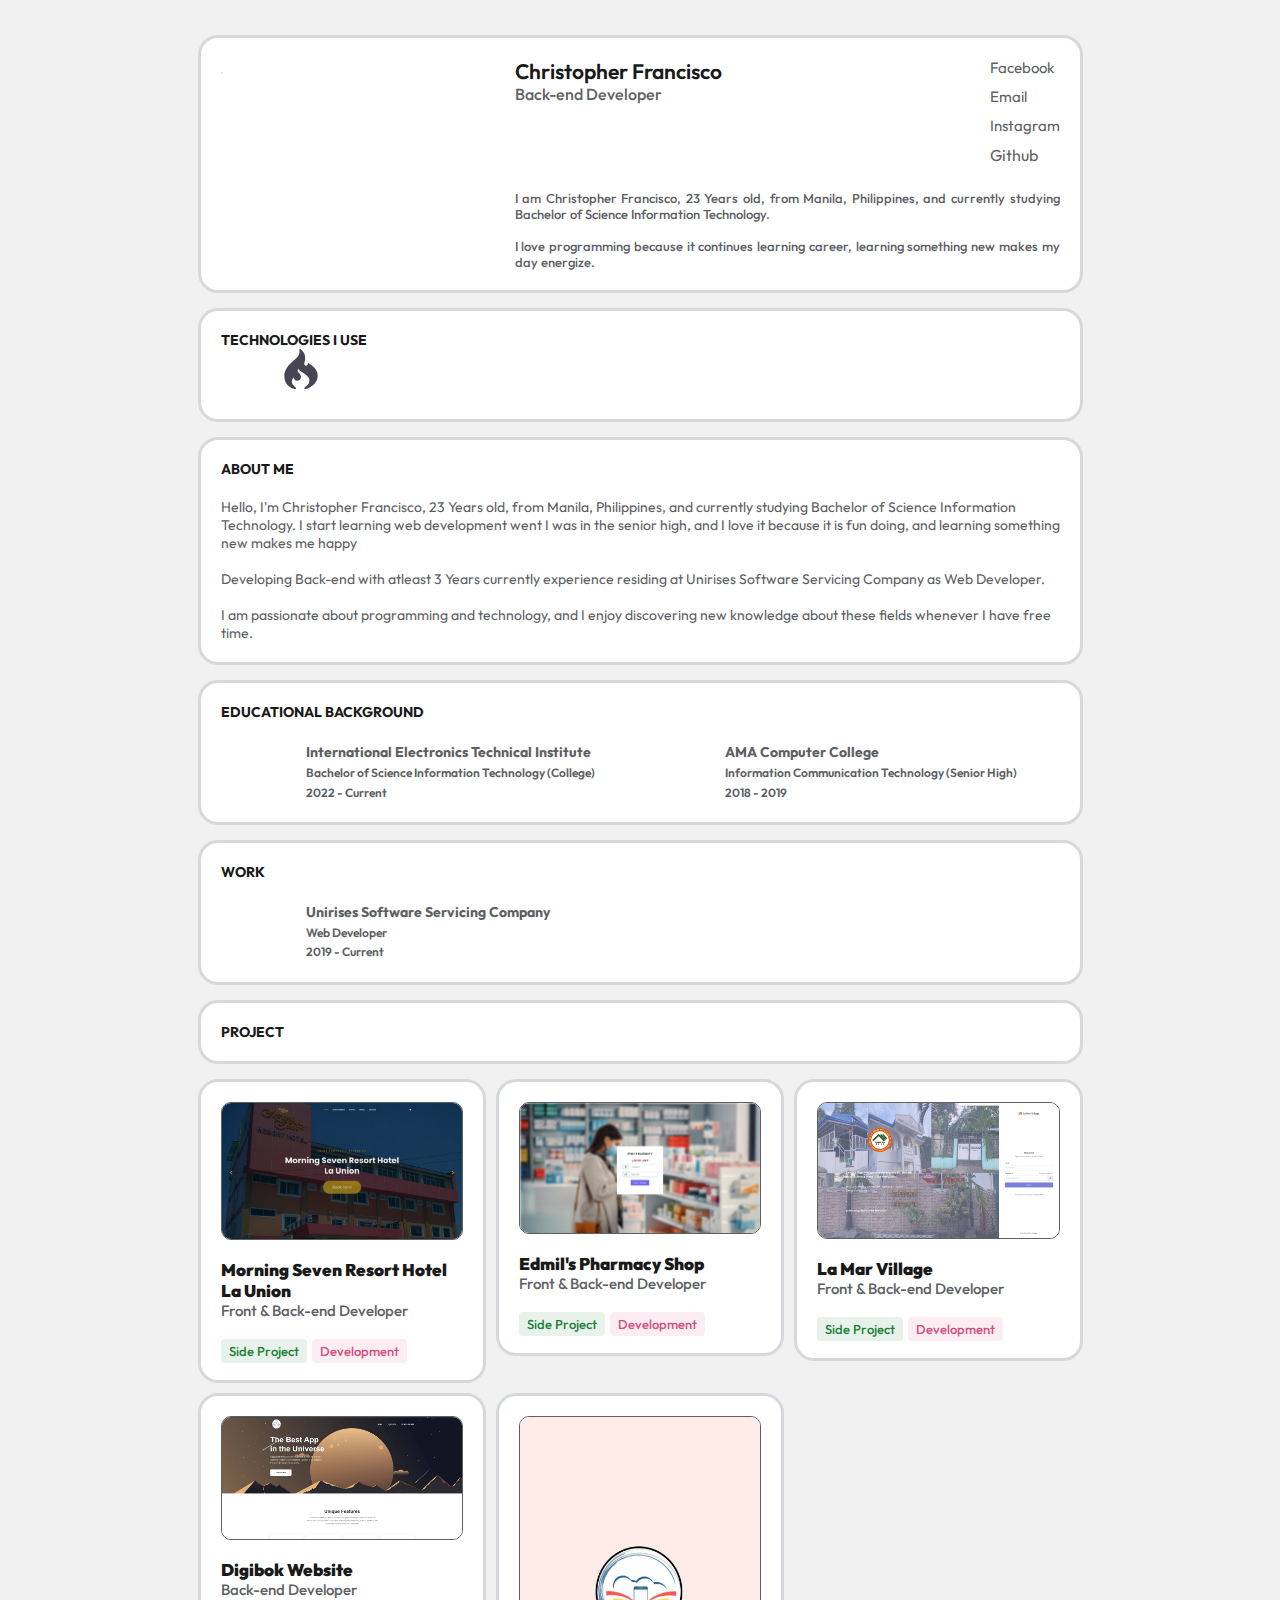
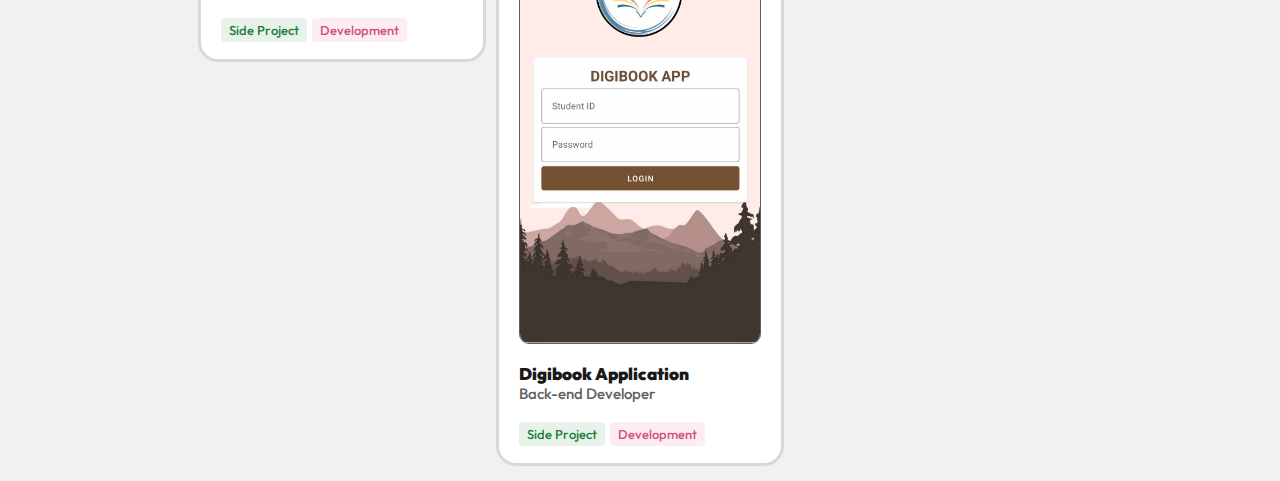
==== commit 1ec8e08a: "new" ====
--- a/index.html
+++ b/index.html
@@ -7,66 +7,101 @@
     <title>Christopher Francisco</title>
     <link rel="stylesheet" href="assets/css/app.css">
     <!-- <link rel="stylesheet" href="assets/css/font.css"> -->
+    <link rel="stylesheet" href="https://cdnjs.cloudflare.com/ajax/libs/font-awesome/6.4.0/css/all.min.css"
+        integrity="sha512-iecdLmaskl7CVkqkXNQ/ZH/XLlvWZOJyj7Yy7tcenmpD1ypASozpmT/E0iPtmFIB46ZmdtAc9eNBvH0H/ZpiBw=="
+        crossorigin="anonymous" referrerpolicy="no-referrer" />
 </head>
 
 <body>
 
     <div class="wrapper">
 
-        <div class="intro">
-
-            <div class="_card">
-                <div class="_row">
-                    <div class="imgCard">
-                        <img src="https://scontent.fmnl17-5.fna.fbcdn.net/v/t39.30808-6/322141572_465754962416469_2199032798494361117_n.jpg?_nc_cat=102&ccb=1-7&_nc_sid=09cbfe&_nc_eui2=AeEE05CpyRB54YPM_jMsUAoek4pznpb1z6yTinOelvXPrBDyA9WaWe33gydmui3YkHt6szXQJIMLO8DF5GgBBrXw&_nc_ohc=RIV9UVO_6D0AX_sOE0I&_nc_ht=scontent.fmnl17-5.fna&oh=00_AfBqZUfYG8IDypXGKbguWoiHN8D31_XLNLOp0orDDV_k3A&oe=64BB466B"
-                            alt="">
-                    </div>
-                    <div class="intro_details">
-                        <div class="a _c">
-                            <div>
-                                <h4>Christopher Francisco</h4>
-                                <h5>Back-end Developer</h5>
+        <div class="intro_tech">
+            <div class="intro">
+
+                <div class="_card">
+                    <div class="_row">
+                        <div class="imgCard">
+                            <img src="https://scontent.fmnl17-5.fna.fbcdn.net/v/t39.30808-6/322141572_465754962416469_2199032798494361117_n.jpg?_nc_cat=102&ccb=1-7&_nc_sid=09cbfe&_nc_eui2=AeEE05CpyRB54YPM_jMsUAoek4pznpb1z6yTinOelvXPrBDyA9WaWe33gydmui3YkHt6szXQJIMLO8DF5GgBBrXw&_nc_ohc=RIV9UVO_6D0AX_sOE0I&_nc_ht=scontent.fmnl17-5.fna&oh=00_AfBqZUfYG8IDypXGKbguWoiHN8D31_XLNLOp0orDDV_k3A&oe=64BB466B"
+                                alt="">
+                        </div>
+                        <div class="intro_details">
+                            <div class="a _c">
+                                <div>
+                                    <h4>Christopher Francisco</h4>
+                                    <h5>Back-end Developer</h5>
+                                </div>
+                                <div class="_contact">
+                                    <ul>
+                                        <li>
+                                            <a href="">Facebook</a>
+                                        </li>
+                                        <li>
+                                            <a href="">Email</a>
+                                        </li>
+                                        <li>
+                                            <a href="">Instagram</a>
+                                        </li>
+                                        <li>
+                                            <a href="">Github</a>
+                                        </li>
+                                    </ul>
+                                </div>
                             </div>
-                            <div class="_contact">
-                                <ul>
-                                    <li>
-                                        <a href="">Facebook</a>
-                                    </li>
-                                    <li>
-                                        <a href="">Email</a>
-                                    </li>
-                                    <li>
-                                        <a href="">Instagram</a>
-                                    </li>
-                                    <li>
-                                        <a href="">Github</a>
-                                    </li>
-                                </ul>
+
+                            <div class="b">
+                                <p>I am Christopher Francisco, 23 Years old, from Manila, Philippines, and currently
+                                    studying
+                                    Bachelor of Science Information Technology.<br><br>
+                                    I love programming because it continues learning career, learning something new
+                                    makes my
+                                    day
+                                    energize.
+                                </p>
+
+
                             </div>
                         </div>
-
-                        <div class="b">
-                            <p>I am Christopher Francisco, 23 Years old, from Manila, Philippines, and currently studying
-                                Bachelor of Science Information Technology.<br><br>
-                                I love programming because it continues learning career, learning something new makes my
-                                day
-                                energize.
-                            </p>
-
-
-                        </div>
-                    </div>
-                </div>
-            </div>
-
-        </div>
-
+                    </div>
+                </div>
+
+            </div>
+
+            <div class="tech">
+                <div class="_card">
+                    <h4 class="header">Technologies i use</h4>
+
+                    <div class="_icons">
+                        <i class="fa-brands fa-html5"></i>
+                        <i class="fa-brands fa-css3-alt"></i>
+                        <i class="fa-brands fa-bootstrap"></i>
+                        <i class="fa-brands fa-square-js"></i>
+                        <i class="fa-brands fa-vuejs"></i>
+                        <i class="fa-brands fa-php"></i><svg viewBox="0 0 24 24" xmlns="http://www.w3.org/2000/svg"
+                            style="width: 40px; height: 40px">
+                            <title></title>
+                            <g id="Codeigniter">
+                                <path
+                                    d="M16.87,8.65l-.1-.06a.5.5,0,0,0-.77.49.68.68,0,0,1-.17.56A1.16,1.16,0,0,1,15,10a1.05,1.05,0,0,1-1-1,4.46,4.46,0,0,1,.23-1.6,5.39,5.39,0,0,0,.27-1.9c0-2-.24-3.08-2.66-5.36A.5.5,0,0,0,11,.6C11.58,3.46,9.83,5,7.61,6.87,7,7.43,6.29,8,5.65,8.65,2.63,11.66,2,14.31,2,16c0,3,1.11,6.79,6.39,8h.12a.5.5,0,0,0,.25-.94C6.87,21.31,6.5,20.43,6.5,19.5a4.38,4.38,0,0,1,1.19-2.58A2.07,2.07,0,0,0,8,18.09,2.42,2.42,0,0,0,10,19c1.18,0,2-1,2-2.5a2.94,2.94,0,0,0-1.07-1.94A2.55,2.55,0,0,1,10,13a3,3,0,0,1,.24-1.16,3.25,3.25,0,0,0,1,1.06c.25.18.62.42,1.05.69,1.66,1,4.74,3,4.74,4.9,0,2.48-.91,3.24-2.79,4.59a.5.5,0,0,0,.29.91h.11c3.63-.8,7.39-4,7.39-8S18.54,9.74,16.87,8.65Z"
+                                    style="fill:#474554;"></path>
+                            </g>
+                        </svg>
+                        <i class="fab fa-laravel"></i>
+                        <i class="fa-brands fa-java"></i>
+
+                        <i class="fa-brands fa-github"></i>
+                        <i class="fa-brands fa-git-alt"></i>
+
+                    </div>
+                </div>
+            </div>
+        </div>
 
         <div class="about">
             <div class="_card">
                 <h4 class="header">About me</h4>
 
-                <p>I am Christopher Francisco, 23 Years old, from Manila, Philippines, andcurrently studying Bachelor of
+                <p>Hello, I'm Christopher Francisco, 23 Years old, from Manila, Philippines, and currently studying Bachelor of
                     Science Information Technology. I start learning web development went I was in the senior high, and
                     I love it because it is fun doing, and learning something new makes me happy<br><br>
 
@@ -108,6 +143,27 @@
             </div>
         </div>
 
+        <div class="education">
+            <div class="_card">
+                <h4 class="header">Work</h4>
+
+                <div class="educational-container">
+                    <div class="sub-container">
+                        <div class="educ_logo">
+                            <img src="https://scontent.fmnl17-2.fna.fbcdn.net/v/t39.30808-6/275207679_123031440294549_7645422344088629491_n.jpg?_nc_cat=111&ccb=1-7&_nc_sid=09cbfe&_nc_eui2=AeGUHRDRe2l2pmJfNmjD7jxBjjsz_TlhYRqOOzP9OWFhGstZC6VekaBjFg9nJ9dYgRO_rEmdI_fskISOtLIxwHJl&_nc_ohc=gj98uQiQ9jQAX_X_AUi&_nc_ht=scontent.fmnl17-2.fna&oh=00_AfBHO_utK5eCcSXcbY9jnwFtPm6f7NP3KGDh69VQ3bYC_A&oe=64BD155B"
+                                alt="">
+                        </div>
+                        <div class="educational-details">
+                            <h4>Unirises Software Servicing Company</h4>
+                            <h5>Web Developer</h5>
+                            <h6>2019 - Current</h6>
+                        </div>
+                    </div>
+
+                </div>
+            </div>
+        </div>
+
         <div class="_card proj_header">
             <h4 class="header">Project</h4>
         </div>
--- a/assets/css/app.css
+++ b/assets/css/app.css
@@ -102,6 +102,11 @@
     margin-top: 15px;
 }
 
+.tech {
+    margin-top: 15px;
+}
+
+
 .about ._card p {
     margin-top: 20px;
     font-size: 14px;
@@ -219,6 +224,17 @@
     color: #d34e80;
 }
 
+._icons {
+    width: 100%;
+    max-width: 350px;
+}
+
+._icons i {
+    font-size: 40px;
+    margin-top: 20px;
+    margin-right: 10px;
+}
+
 
 @media screen and (max-width: 850px) {
     ._contact ul li {
@@ -248,20 +264,31 @@
     }
 }
 
-@media screen and (max-width: 720px) {
-    .project {
-        margin-top: 15px;
-        display: grid;
-        grid-template-columns: 1fr 1fr;
-        gap: 10px;
-    }
-}
-
-@media screen and (max-width: 386px) {
+
+
+@media screen and (max-width: 790px) {
+    .intro_tech {
+        display: grid;
+        grid-template-columns: 1fr 1fr;
+        column-gap: 10px;
+    }
+
+    .tech {
+        margin-top: 0px;
+    }
+
+    ._icons {
+        width: 100%;
+        max-width: 100%;
+    }
+
+    .tech ._card {
+        height: 100%;
+    }
+
     .educational-container {
         display: grid;
-        grid-template-columns: 1fr;
-        margin-top: 20px;
+        grid-template-columns: 1fr 1fr;
     }
 
     .sub-container {
@@ -269,7 +296,7 @@
     }
 
     .project {
-        grid-template-columns: 1fr;
+        grid-template-columns: 1fr 1fr;
     }
 
     ._row {
@@ -304,7 +331,101 @@
     ._contact ul li {
         margin-right: 20px;
     }
+
     .intro_details {
         margin-left: 0px;
     }
+}
+
+
+@media screen and (max-width: 600px) {
+    .educational-container {
+        display: grid;
+        grid-template-columns: 1fr;
+    }
+
+}
+
+
+
+
+@media screen and (max-width: 720px) {
+    .project {
+        margin-top: 15px;
+        display: grid;
+        grid-template-columns: 1fr 1fr;
+        gap: 10px;
+    }
+}
+
+@media screen and (max-width: 554px) {
+    .intro_tech {
+        display: grid;
+        grid-template-columns: 1fr;
+        column-gap: 10px;
+    }
+    .tech {
+        margin-top: 15px;
+    }
+    .project {
+        margin-top: 15px;
+        display: grid;
+        grid-template-columns: 1fr;
+        gap: 10px;
+    }
+
+
+}
+
+@media screen and (max-width: 386px) {
+    .educational-container {
+        display: grid;
+        grid-template-columns: 1fr;
+        margin-top: 20px;
+    }
+
+    .sub-container {
+        margin-top: 10px;
+    }
+
+    .project {
+        grid-template-columns: 1fr;
+    }
+
+    ._row {
+        display: block;
+    }
+
+    ._c {
+        display: block;
+        text-align: center;
+    }
+
+    ._contact {
+        margin-top: 20px;
+    }
+
+    ._row .imgCard {
+        width: 100%;
+        text-align: center;
+        margin-bottom: 20px;
+    }
+
+    .imgCard img {
+        width: 250px;
+    }
+
+    ._contact ul {
+        list-style: none;
+        display: grid;
+        grid-template-columns: 1fr 1fr;
+    }
+
+    ._contact ul li {
+        margin-right: 20px;
+    }
+
+    .intro_details {
+        margin-left: 0px;
+    }
 }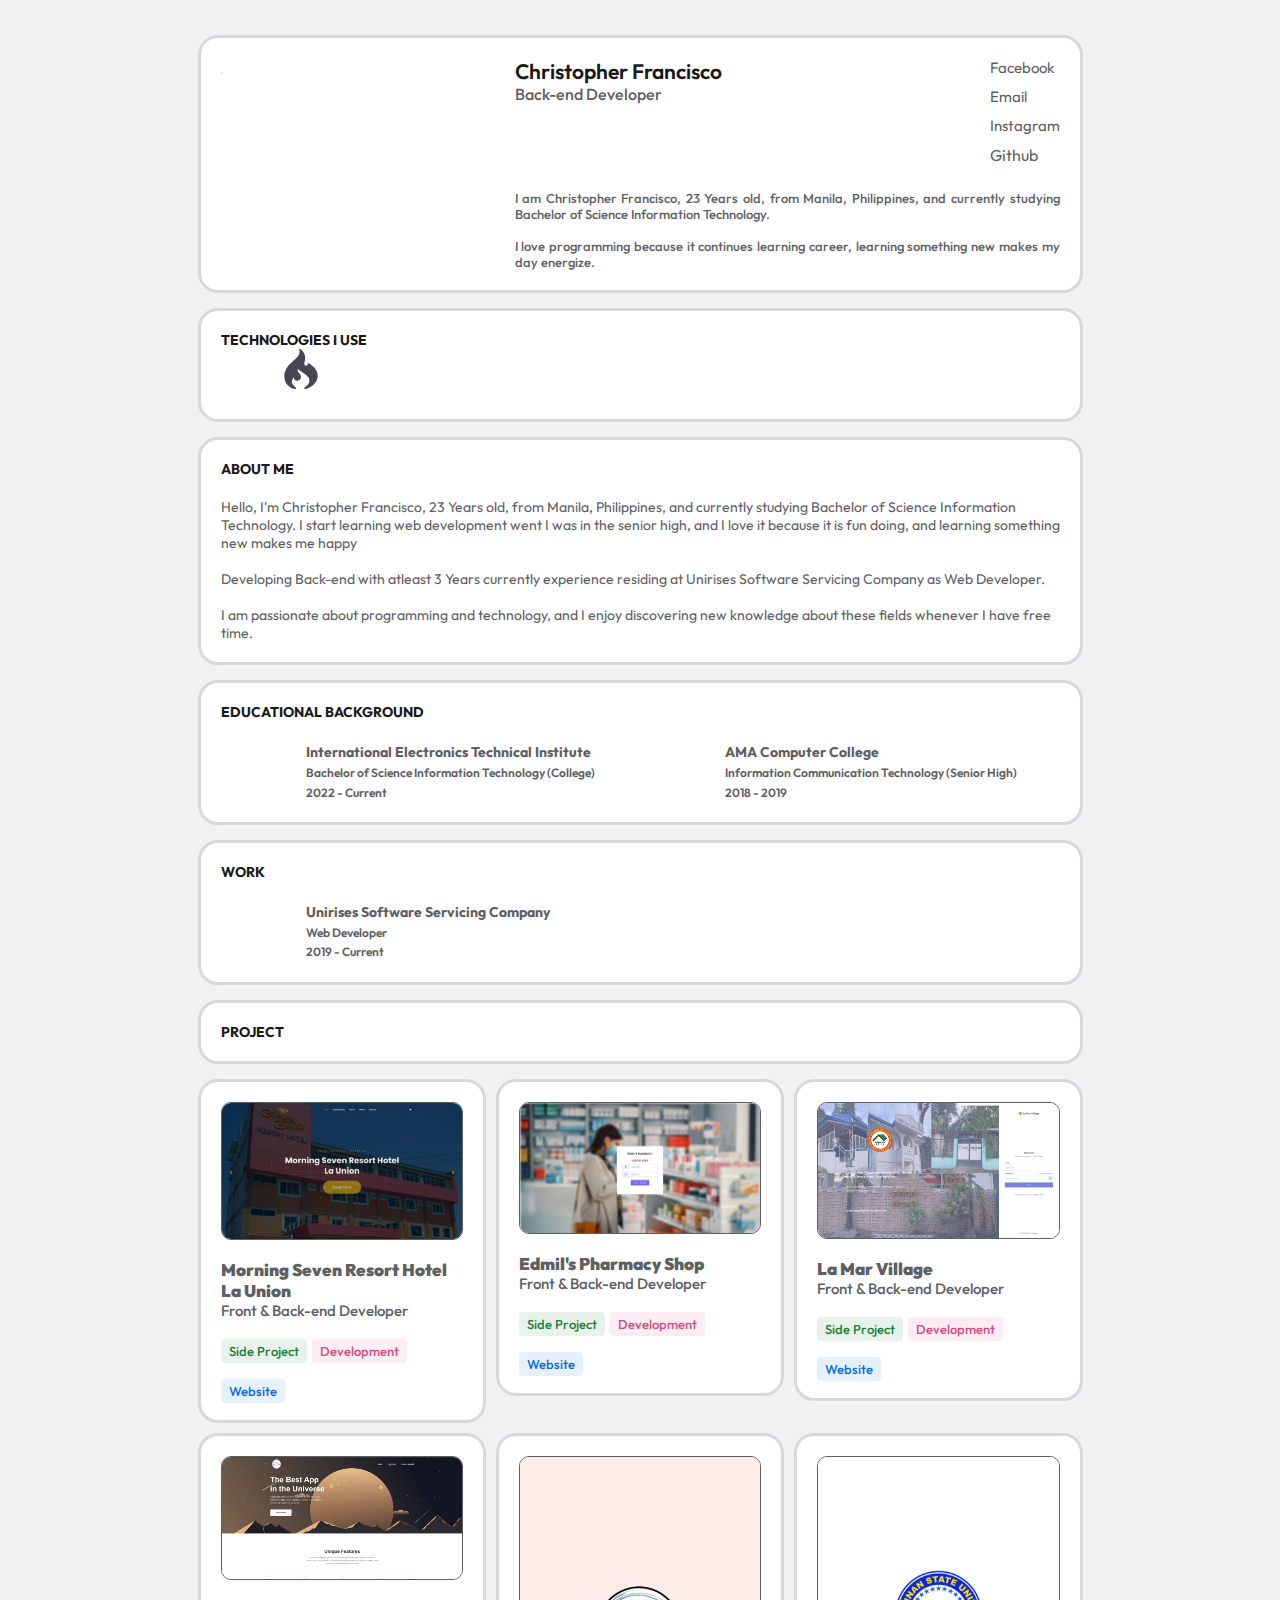
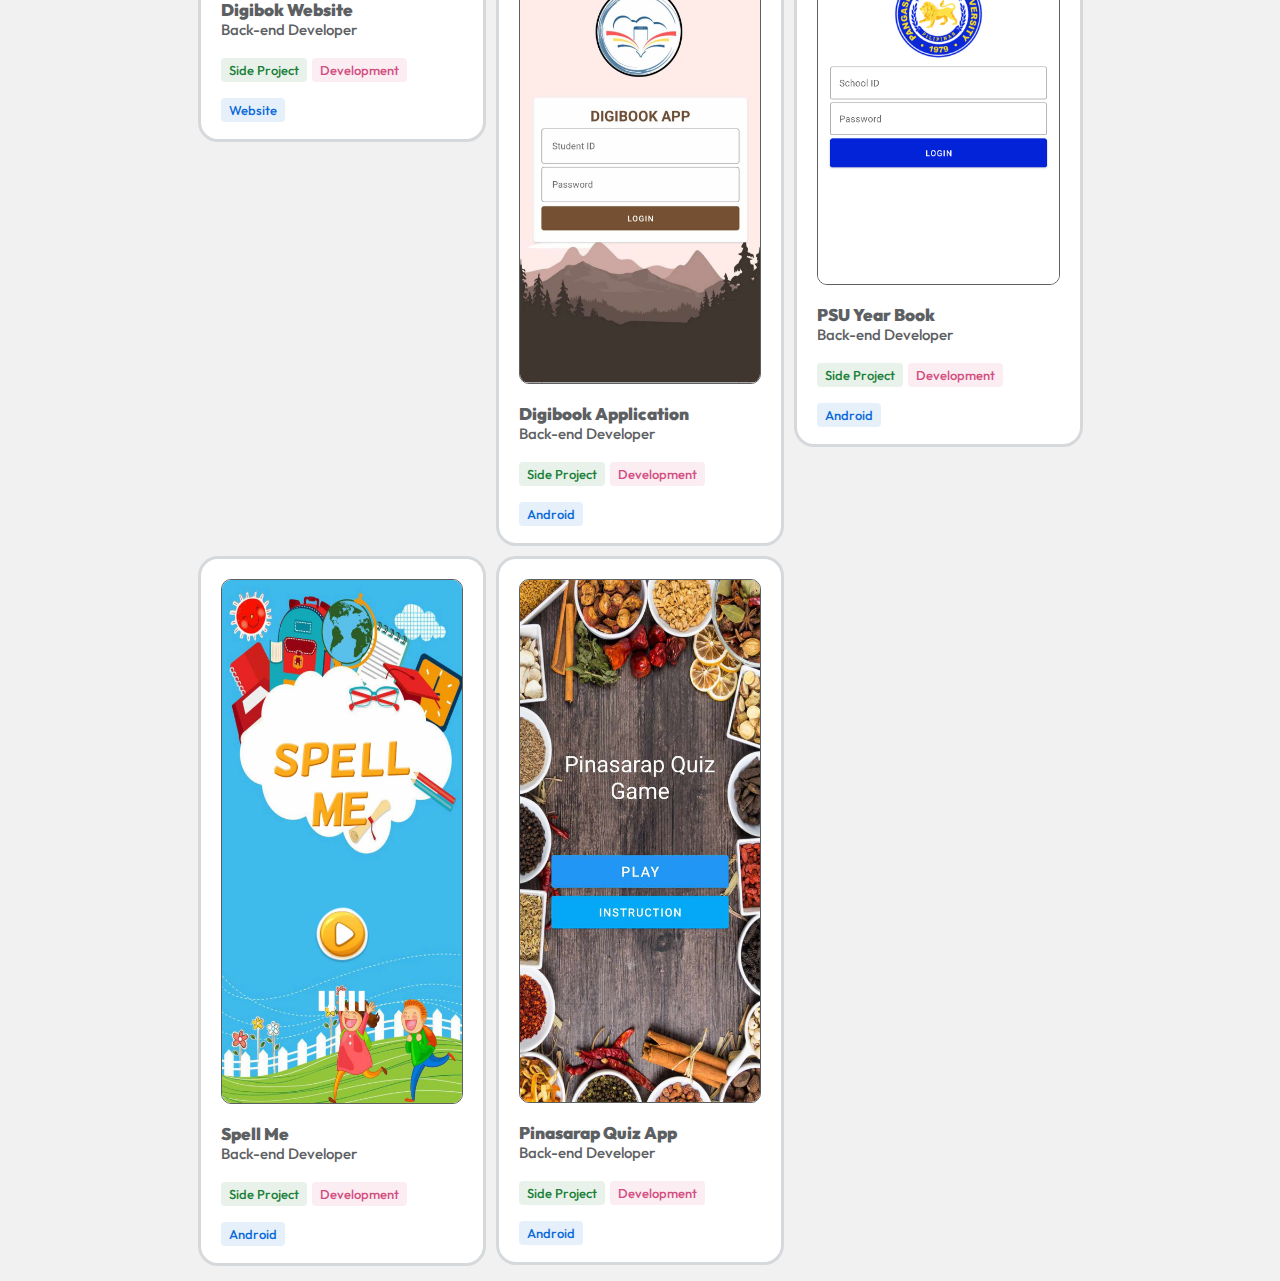
==== commit dee79d18: "insert prev  project" ====
--- a/index.html
+++ b/index.html
@@ -34,16 +34,16 @@
                                 <div class="_contact">
                                     <ul>
                                         <li>
-                                            <a href="">Facebook</a>
+                                            <a href="https://www.facebook.com/christopher.main.904/">Facebook</a>
                                         </li>
                                         <li>
-                                            <a href="">Email</a>
+                                            <a href="mailto:christopherfrancisco171@gmail.com">Email</a>
                                         </li>
                                         <li>
-                                            <a href="">Instagram</a>
+                                            <a href="https://www.instagram.com/topherfrancisco06/">Instagram</a>
                                         </li>
                                         <li>
-                                            <a href="">Github</a>
+                                            <a href="https://github.com/iamtopher-dev">Github</a>
                                         </li>
                                     </ul>
                                 </div>
@@ -101,7 +101,8 @@
             <div class="_card">
                 <h4 class="header">About me</h4>
 
-                <p>Hello, I'm Christopher Francisco, 23 Years old, from Manila, Philippines, and currently studying Bachelor of
+                <p>Hello, I'm Christopher Francisco, 23 Years old, from Manila, Philippines, and currently studying
+                    Bachelor of
                     Science Information Technology. I start learning web development went I was in the senior high, and
                     I love it because it is fun doing, and learning something new makes me happy<br><br>
 
@@ -177,11 +178,13 @@
                 <div class="project_details">
                     <!-- <p>#HTML5 #CSS3 #Grid #Flexbox #CSSVariable #JavaScript #DOM #EventJS</p> -->
 
-                    <h3>Morning Seven Resort Hotel La Union</h3>
+                    <h3><a href="assets//image/morningsevenresorts.site.png">Morning Seven Resort Hotel La Union</a>
+                    </h3>
                     <h6>Front & Back-end Developer</h6>
 
                     <div class="badges">
-                        <label><span class="green">Side Project</span><span class="red">Development</span></label>
+                        <label><span class="green">Side Project</span><span
+                                class="red">Development</span><br><br></span><span class="blue">Website</span></label>
                     </div>
                 </div>
             </div>
@@ -193,11 +196,12 @@
                 <div class="project_details">
                     <!-- <p>#HTML5 #CSS3 #Grid #Flexbox #CSSVariable #JavaScript #DOM #EventJS</p> -->
 
-                    <h3>Edmil's Pharmacy Shop</h3>
+                    <h3><a href="assets/image/edmil.png">Edmil's Pharmacy Shop</a></h3>
                     <h6>Front & Back-end Developer</h6>
 
                     <div class="badges">
-                        <label><span class="green">Side Project</span><span class="red">Development</span></label>
+                        <label><span class="green">Side Project</span><span
+                                class="red">Development</span><br><br></span><span class="blue">Website</span></label>
                     </div>
                 </div>
             </div>
@@ -209,11 +213,12 @@
                 <div class="project_details">
                     <!-- <p>#HTML5 #CSS3 #Grid #Flexbox #CSSVariable #JavaScript #DOM #EventJS</p> -->
 
-                    <h3>La Mar Village</h3>
+                    <h3><a href="https://lamarvillage.online/">La Mar Village</a></h3>
                     <h6>Front & Back-end Developer</h6>
 
                     <div class="badges">
-                        <label><span class="green">Side Project</span><span class="red">Development</span></label>
+                        <label><span class="green">Side Project</span><span
+                                class="red">Development</span><br><br></span><span class="blue">Website</span></label>
                     </div>
                 </div>
             </div>
@@ -225,14 +230,16 @@
                 <div class="project_details">
                     <!-- <p>#HTML5 #CSS3 #Grid #Flexbox #CSSVariable #JavaScript #DOM #EventJS</p> -->
 
-                    <h3>Digibok Website</h3>
-                    <h6>Back-end Developer</h6>
-
-                    <div class="badges">
-                        <label><span class="green">Side Project</span><span class="red">Development</span></label>
-                    </div>
-                </div>
-            </div>
+                    <h3><a href="http://digibookapp.online/">Digibok Website</a></h3>
+                    <h6>Back-end Developer</h6>
+
+                    <div class="badges">
+                        <label><span class="green">Side Project</span><span
+                                class="red">Development</span><br><br></span><span class="blue">Website</span></label>
+                    </div>
+                </div>
+            </div>
+
             <div class="_card">
                 <div class="proj_img">
                     <img src="assets/image/5.png" alt="">
@@ -241,11 +248,63 @@
                 <div class="project_details">
                     <!-- <p>#HTML5 #CSS3 #Grid #Flexbox #CSSVariable #JavaScript #DOM #EventJS</p> -->
 
-                    <h3>Digibook Application</h3>
-                    <h6>Back-end Developer</h6>
-
-                    <div class="badges">
-                        <label><span class="green">Side Project</span><span class="red">Development</span></label>
+                    <h3><a href="http://digibookapp.online/">Digibook Application</a></h3>
+                    <h6>Back-end Developer</h6>
+
+                    <div class="badges">
+                        <label><span class="green">Side Project</span><span
+                                class="red">Development</span><br><br></span><span class="blue">Android</span></label>
+                    </div>
+                </div>
+            </div>
+            <div class="_card">
+                <div class="proj_img">
+                    <img src="assets/image/psuthum.png" alt="">
+                </div>
+
+                <div class="project_details">
+                    <!-- <p>#HTML5 #CSS3 #Grid #Flexbox #CSSVariable #JavaScript #DOM #EventJS</p> -->
+
+                    <h3><a href="assets/image/psu.png">PSU Year Book</a></h3>
+                    <h6>Back-end Developer</h6>
+
+                    <div class="badges">
+                        <label><span class="green">Side Project</span><span
+                                class="red">Development</span><br><br></span><span class="blue">Android</span></label>
+                    </div>
+                </div>
+            </div>
+            <div class="_card">
+                <div class="proj_img">
+                    <img src="assets/image/spellmethumb.png" alt="">
+                </div>
+
+                <div class="project_details">
+                    <!-- <p>#HTML5 #CSS3 #Grid #Flexbox #CSSVariable #JavaScript #DOM #EventJS</p> -->
+
+                    <h3><a href="assets/image/spellme.png">Spell Me</a></h3>
+                    <h6>Back-end Developer</h6>
+
+                    <div class="badges">
+                        <label><span class="green">Side Project</span><span
+                                class="red">Development</span><br><br></span><span class="blue">Android</span></label>
+                    </div>
+                </div>
+            </div>
+            <div class="_card">
+                <div class="proj_img">
+                    <img src="assets/image/pinasarapthumb.png" alt="">
+                </div>
+
+                <div class="project_details">
+                    <!-- <p>#HTML5 #CSS3 #Grid #Flexbox #CSSVariable #JavaScript #DOM #EventJS</p> -->
+
+                    <h3><a href="assets/image/pinasarap.png">Pinasarap Quiz App</a></h3>
+                    <h6>Back-end Developer</h6>
+
+                    <div class="badges">
+                        <label><span class="green">Side Project</span><span
+                                class="red">Development</span><br><br></span><span class="blue">Android</span></label>
                     </div>
                 </div>
             </div>
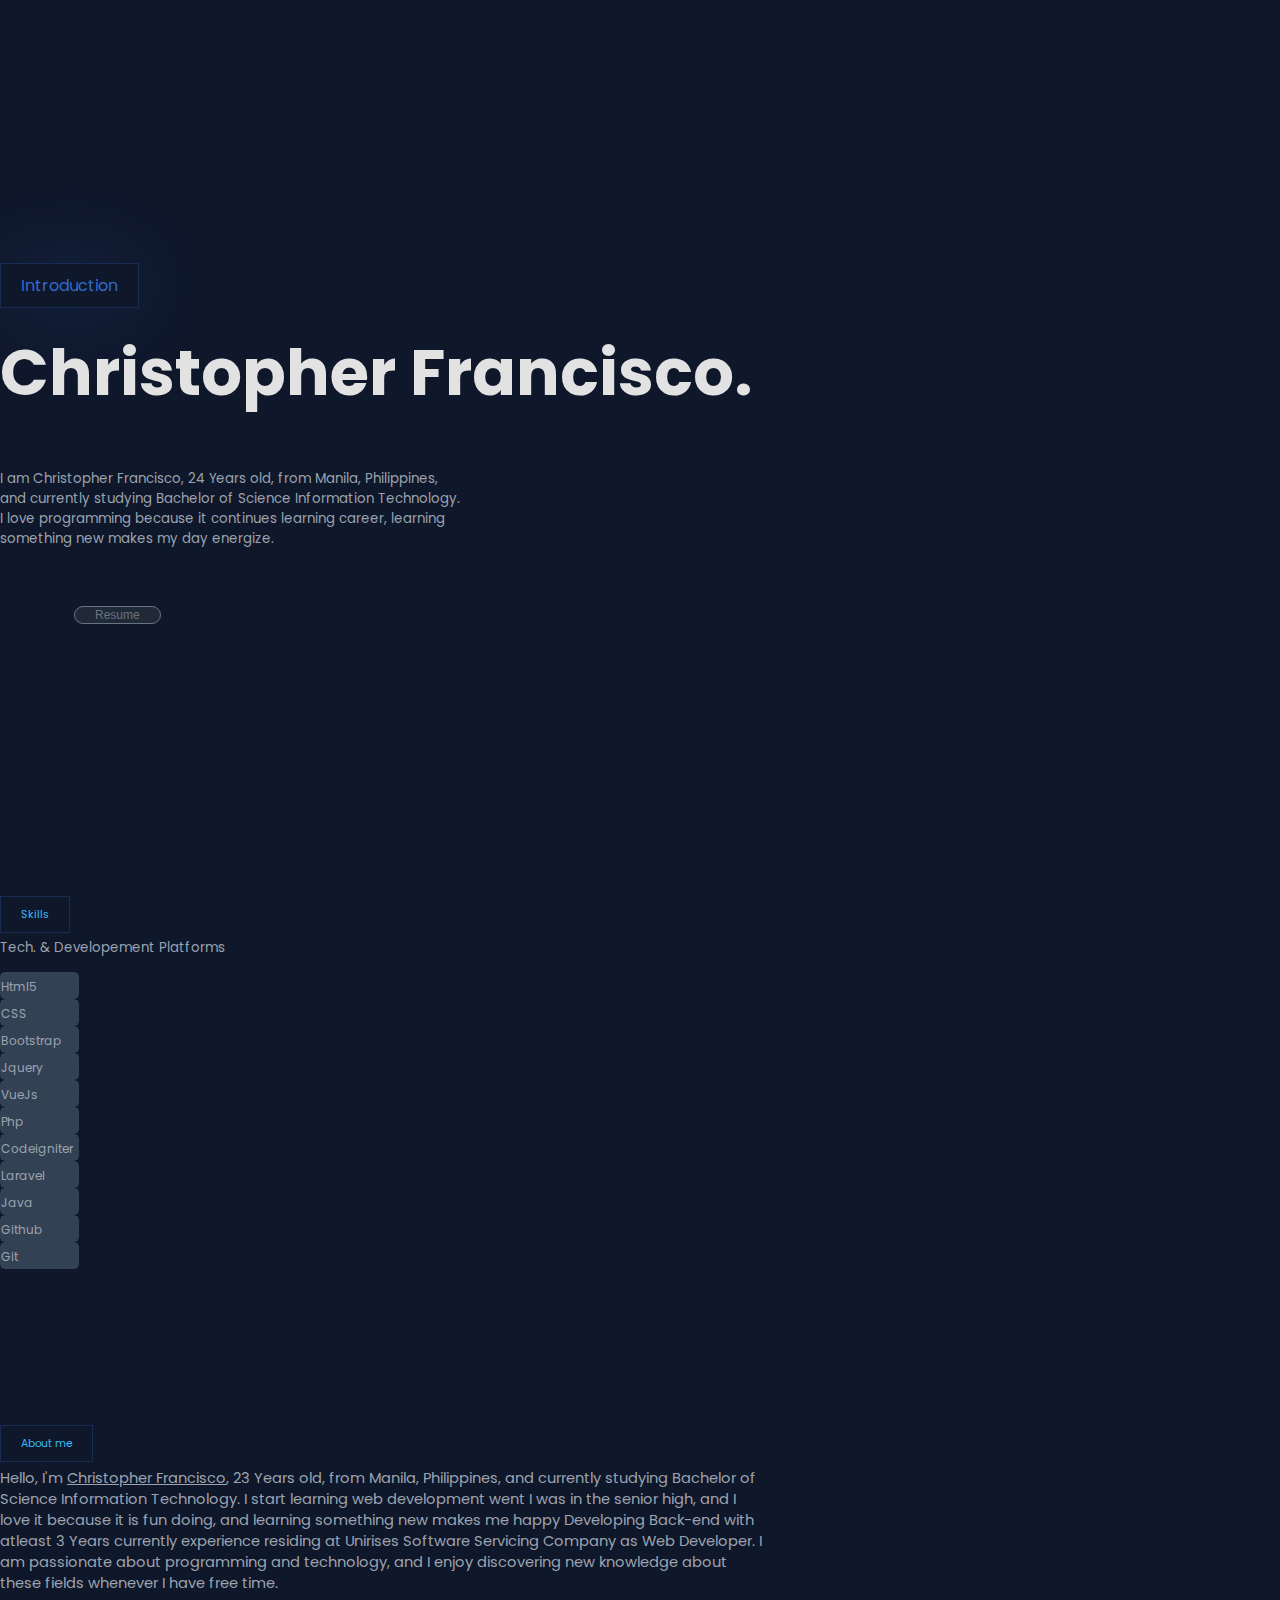
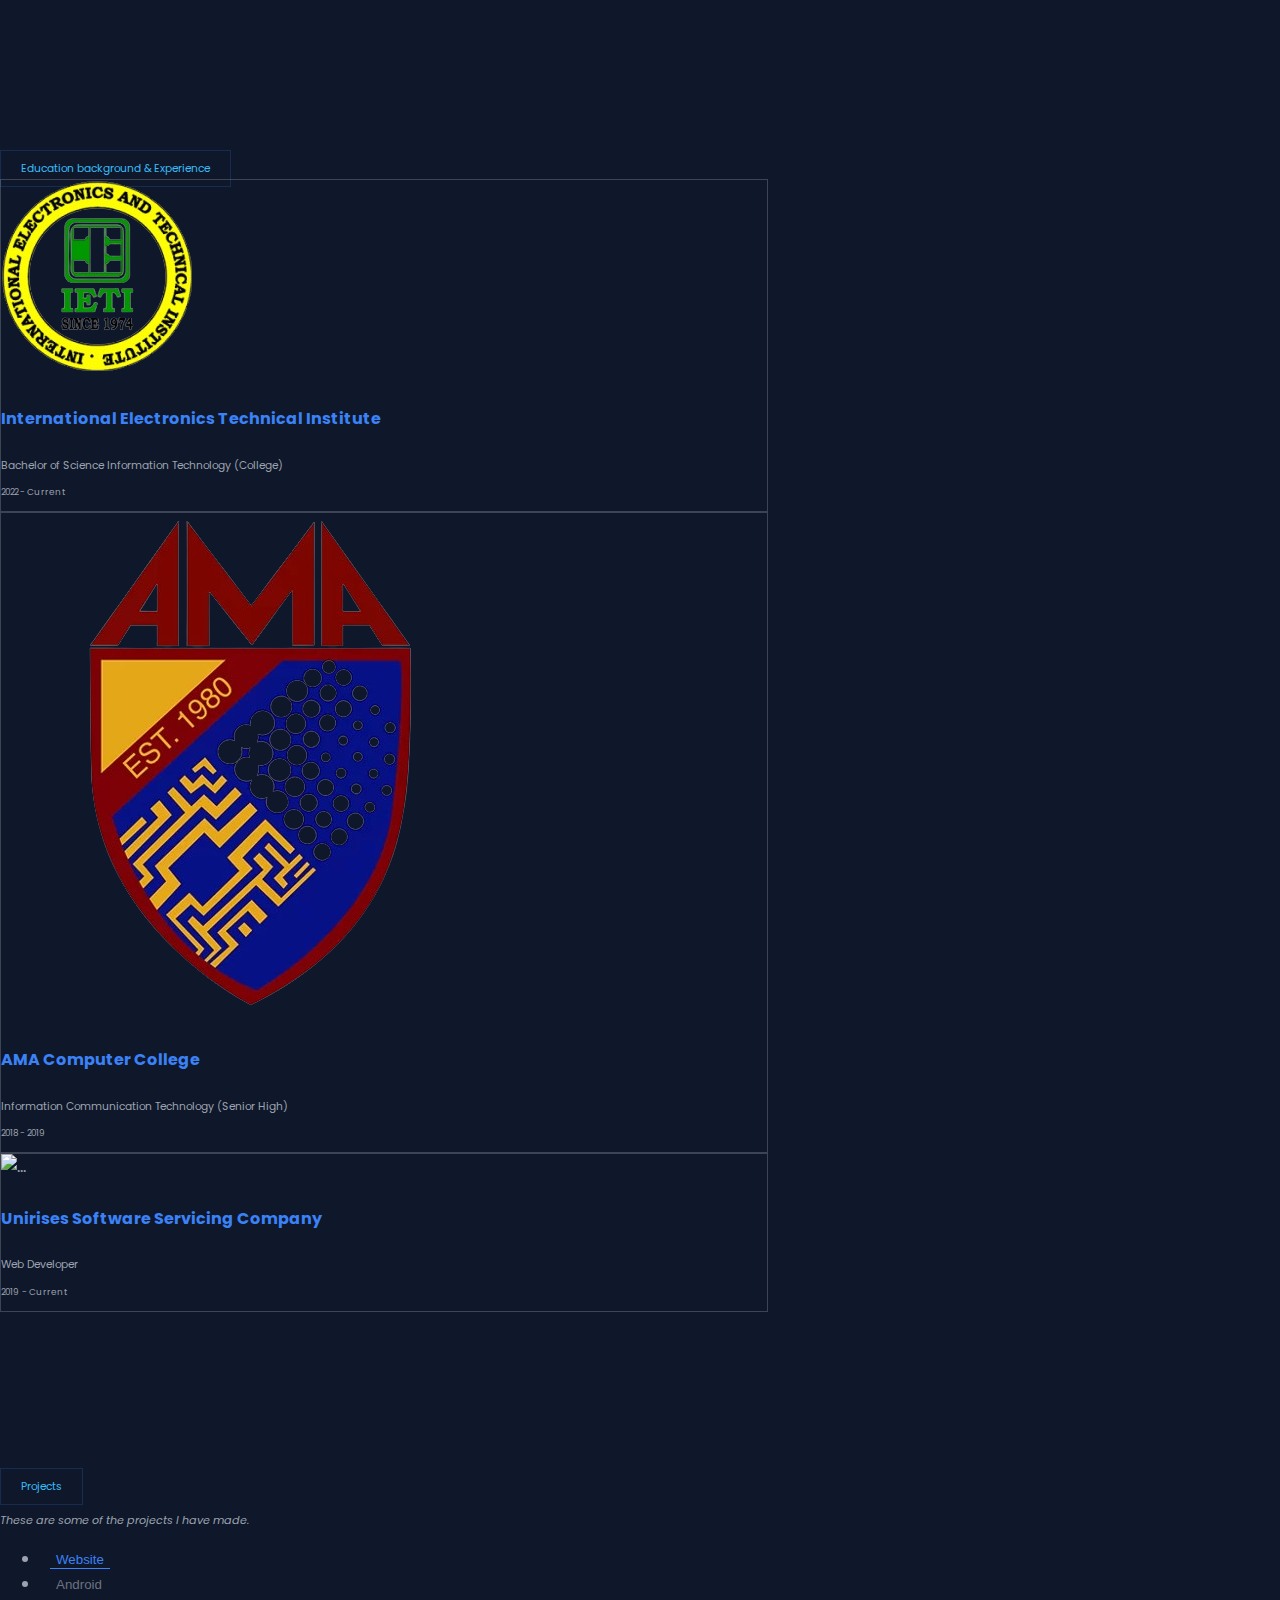
==== commit e317004e: "new update" ====
--- a/index.html
+++ b/index.html
@@ -1,317 +1,339 @@
 <!DOCTYPE html>
 <html lang="en">
-
-<head>
-    <meta charset="UTF-8">
-    <meta name="viewport" content="width=device-width, initial-scale=1.0">
+  <head>
+    <!-- Required meta tags -->
+    <meta charset="utf-8" />
+    <meta name="viewport" content="width=device-width, initial-scale=1" />
+
+    <!-- Bootstrap CSS -->
+    <link
+      href="https://cdn.jsdelivr.net/npm/bootstrap@5.0.2/dist/css/bootstrap.min.css"
+      rel="stylesheet"
+      integrity="sha384-EVSTQN3/azprG1Anm3QDgpJLIm9Nao0Yz1ztcQTwFspd3yD65VohhpuuCOmLASjC"
+      crossorigin="anonymous"
+    />
+    <link rel="stylesheet" href="css/app.css" />
+
+    <link
+      rel="stylesheet"
+      type="text/css"
+      href="https://cdn.jsdelivr.net/gh/devicons/devicon@latest/devicon.min.css"
+    />
+    <link
+      rel="stylesheet"
+      href="https://cdnjs.cloudflare.com/ajax/libs/remixicon/4.2.0/remixicon.css"
+      integrity="sha512-OQDNdI5rpnZ0BRhhJc+btbbtnxaj+LdQFeh0V9/igiEPDiWE2fG+ZsXl0JEH+bjXKPJ3zcXqNyP4/F/NegVdZg=="
+      crossorigin="anonymous"
+      referrerpolicy="no-referrer"
+    />
     <title>Christopher Francisco</title>
-    <link rel="stylesheet" href="assets/css/app.css">
-    <!-- <link rel="stylesheet" href="assets/css/font.css"> -->
-    <link rel="stylesheet" href="https://cdnjs.cloudflare.com/ajax/libs/font-awesome/6.4.0/css/all.min.css"
-        integrity="sha512-iecdLmaskl7CVkqkXNQ/ZH/XLlvWZOJyj7Yy7tcenmpD1ypASozpmT/E0iPtmFIB46ZmdtAc9eNBvH0H/ZpiBw=="
-        crossorigin="anonymous" referrerpolicy="no-referrer" />
-</head>
-
-<body>
-
-    <div class="wrapper">
-
-        <div class="intro_tech">
-            <div class="intro">
-
-                <div class="_card">
-                    <div class="_row">
-                        <div class="imgCard">
-                            <img src="https://scontent.fmnl17-5.fna.fbcdn.net/v/t39.30808-6/322141572_465754962416469_2199032798494361117_n.jpg?_nc_cat=102&ccb=1-7&_nc_sid=09cbfe&_nc_eui2=AeEE05CpyRB54YPM_jMsUAoek4pznpb1z6yTinOelvXPrBDyA9WaWe33gydmui3YkHt6szXQJIMLO8DF5GgBBrXw&_nc_ohc=RIV9UVO_6D0AX_sOE0I&_nc_ht=scontent.fmnl17-5.fna&oh=00_AfBqZUfYG8IDypXGKbguWoiHN8D31_XLNLOp0orDDV_k3A&oe=64BB466B"
-                                alt="">
-                        </div>
-                        <div class="intro_details">
-                            <div class="a _c">
-                                <div>
-                                    <h4>Christopher Francisco</h4>
-                                    <h5>Back-end Developer</h5>
-                                </div>
-                                <div class="_contact">
-                                    <ul>
-                                        <li>
-                                            <a href="https://www.facebook.com/christopher.main.904/">Facebook</a>
-                                        </li>
-                                        <li>
-                                            <a href="mailto:christopherfrancisco171@gmail.com">Email</a>
-                                        </li>
-                                        <li>
-                                            <a href="https://www.instagram.com/topherfrancisco06/">Instagram</a>
-                                        </li>
-                                        <li>
-                                            <a href="https://github.com/iamtopher-dev">Github</a>
-                                        </li>
-                                    </ul>
-                                </div>
-                            </div>
-
-                            <div class="b">
-                                <p>I am Christopher Francisco, 23 Years old, from Manila, Philippines, and currently
-                                    studying
-                                    Bachelor of Science Information Technology.<br><br>
-                                    I love programming because it continues learning career, learning something new
-                                    makes my
-                                    day
-                                    energize.
-                                </p>
-
-
-                            </div>
-                        </div>
-                    </div>
-                </div>
-
-            </div>
-
-            <div class="tech">
-                <div class="_card">
-                    <h4 class="header">Technologies i use</h4>
-
-                    <div class="_icons">
-                        <i class="fa-brands fa-html5"></i>
-                        <i class="fa-brands fa-css3-alt"></i>
-                        <i class="fa-brands fa-bootstrap"></i>
-                        <i class="fa-brands fa-square-js"></i>
-                        <i class="fa-brands fa-vuejs"></i>
-                        <i class="fa-brands fa-php"></i><svg viewBox="0 0 24 24" xmlns="http://www.w3.org/2000/svg"
-                            style="width: 40px; height: 40px">
-                            <title></title>
-                            <g id="Codeigniter">
-                                <path
-                                    d="M16.87,8.65l-.1-.06a.5.5,0,0,0-.77.49.68.68,0,0,1-.17.56A1.16,1.16,0,0,1,15,10a1.05,1.05,0,0,1-1-1,4.46,4.46,0,0,1,.23-1.6,5.39,5.39,0,0,0,.27-1.9c0-2-.24-3.08-2.66-5.36A.5.5,0,0,0,11,.6C11.58,3.46,9.83,5,7.61,6.87,7,7.43,6.29,8,5.65,8.65,2.63,11.66,2,14.31,2,16c0,3,1.11,6.79,6.39,8h.12a.5.5,0,0,0,.25-.94C6.87,21.31,6.5,20.43,6.5,19.5a4.38,4.38,0,0,1,1.19-2.58A2.07,2.07,0,0,0,8,18.09,2.42,2.42,0,0,0,10,19c1.18,0,2-1,2-2.5a2.94,2.94,0,0,0-1.07-1.94A2.55,2.55,0,0,1,10,13a3,3,0,0,1,.24-1.16,3.25,3.25,0,0,0,1,1.06c.25.18.62.42,1.05.69,1.66,1,4.74,3,4.74,4.9,0,2.48-.91,3.24-2.79,4.59a.5.5,0,0,0,.29.91h.11c3.63-.8,7.39-4,7.39-8S18.54,9.74,16.87,8.65Z"
-                                    style="fill:#474554;"></path>
-                            </g>
-                        </svg>
-                        <i class="fab fa-laravel"></i>
-                        <i class="fa-brands fa-java"></i>
-
-                        <i class="fa-brands fa-github"></i>
-                        <i class="fa-brands fa-git-alt"></i>
-
-                    </div>
-                </div>
-            </div>
-        </div>
-
-        <div class="about">
-            <div class="_card">
-                <h4 class="header">About me</h4>
-
-                <p>Hello, I'm Christopher Francisco, 23 Years old, from Manila, Philippines, and currently studying
-                    Bachelor of
-                    Science Information Technology. I start learning web development went I was in the senior high, and
-                    I love it because it is fun doing, and learning something new makes me happy<br><br>
-
-                    Developing Back-end with atleast 3 Years currently experience residing at Unirises Software
-                    Servicing Company as Web Developer.<br><br>
-
-                    I am passionate about programming and technology, and I enjoy discovering new knowledge about these
-                    fields whenever I have free time.</p>
-            </div>
-        </div>
-
-        <div class="education">
-            <div class="_card">
-                <h4 class="header">Educational Background</h4>
-
-                <div class="educational-container">
-                    <div class="sub-container">
-                        <div class="educ_logo">
-                            <img src="https://edukasyon-production.s3.amazonaws.com/uploads/school/avatar/3295/international-electronics-and-technical-institute-college_logo.jpg"
-                                alt="">
-                        </div>
-                        <div class="educational-details">
-                            <h4>International Electronics Technical Institute</h4>
-                            <h5>Bachelor of Science Information Technology (College)</h5>
-                            <h6>2022 - Current</h6>
-                        </div>
-                    </div>
-                    <div class="sub-container">
-                        <div class="educ_logo">
-                            <img src="https://www.ama.edu.ph/wp-content/uploads/2017/05/Site_icon_512pix.jpg" alt="">
-                        </div>
-                        <div class="educational-details">
-                            <h4>AMA Computer College</h4>
-                            <h5>Information Communication Technology (Senior High)</h5>
-                            <h6>2018 - 2019</h6>
-                        </div>
-                    </div>
-                </div>
-            </div>
-        </div>
-
-        <div class="education">
-            <div class="_card">
-                <h4 class="header">Work</h4>
-
-                <div class="educational-container">
-                    <div class="sub-container">
-                        <div class="educ_logo">
-                            <img src="https://scontent.fmnl17-2.fna.fbcdn.net/v/t39.30808-6/275207679_123031440294549_7645422344088629491_n.jpg?_nc_cat=111&ccb=1-7&_nc_sid=09cbfe&_nc_eui2=AeGUHRDRe2l2pmJfNmjD7jxBjjsz_TlhYRqOOzP9OWFhGstZC6VekaBjFg9nJ9dYgRO_rEmdI_fskISOtLIxwHJl&_nc_ohc=gj98uQiQ9jQAX_X_AUi&_nc_ht=scontent.fmnl17-2.fna&oh=00_AfBHO_utK5eCcSXcbY9jnwFtPm6f7NP3KGDh69VQ3bYC_A&oe=64BD155B"
-                                alt="">
-                        </div>
-                        <div class="educational-details">
-                            <h4>Unirises Software Servicing Company</h4>
-                            <h5>Web Developer</h5>
-                            <h6>2019 - Current</h6>
-                        </div>
-                    </div>
-
-                </div>
-            </div>
-        </div>
-
-        <div class="_card proj_header">
-            <h4 class="header">Project</h4>
-        </div>
-        <div class="project">
-
-            <div class="_card">
-                <div class="proj_img">
-                    <img src="assets/image/1.png" alt="">
-                </div>
-
-                <div class="project_details">
-                    <!-- <p>#HTML5 #CSS3 #Grid #Flexbox #CSSVariable #JavaScript #DOM #EventJS</p> -->
-
-                    <h3><a href="assets//image/morningsevenresorts.site.png">Morning Seven Resort Hotel La Union</a>
-                    </h3>
-                    <h6>Front & Back-end Developer</h6>
-
-                    <div class="badges">
-                        <label><span class="green">Side Project</span><span
-                                class="red">Development</span><br><br></span><span class="blue">Website</span></label>
-                    </div>
-                </div>
-            </div>
-            <div class="_card">
-                <div class="proj_img">
-                    <img src="assets/image/2.png" alt="">
-                </div>
-
-                <div class="project_details">
-                    <!-- <p>#HTML5 #CSS3 #Grid #Flexbox #CSSVariable #JavaScript #DOM #EventJS</p> -->
-
-                    <h3><a href="assets/image/edmil.png">Edmil's Pharmacy Shop</a></h3>
-                    <h6>Front & Back-end Developer</h6>
-
-                    <div class="badges">
-                        <label><span class="green">Side Project</span><span
-                                class="red">Development</span><br><br></span><span class="blue">Website</span></label>
-                    </div>
-                </div>
-            </div>
-            <div class="_card">
-                <div class="proj_img">
-                    <img src="assets/image/3.png" alt="">
-                </div>
-
-                <div class="project_details">
-                    <!-- <p>#HTML5 #CSS3 #Grid #Flexbox #CSSVariable #JavaScript #DOM #EventJS</p> -->
-
-                    <h3><a href="https://lamarvillage.online/">La Mar Village</a></h3>
-                    <h6>Front & Back-end Developer</h6>
-
-                    <div class="badges">
-                        <label><span class="green">Side Project</span><span
-                                class="red">Development</span><br><br></span><span class="blue">Website</span></label>
-                    </div>
-                </div>
-            </div>
-            <div class="_card">
-                <div class="proj_img">
-                    <img src="assets/image/4.png" alt="">
-                </div>
-
-                <div class="project_details">
-                    <!-- <p>#HTML5 #CSS3 #Grid #Flexbox #CSSVariable #JavaScript #DOM #EventJS</p> -->
-
-                    <h3><a href="http://digibookapp.online/">Digibok Website</a></h3>
-                    <h6>Back-end Developer</h6>
-
-                    <div class="badges">
-                        <label><span class="green">Side Project</span><span
-                                class="red">Development</span><br><br></span><span class="blue">Website</span></label>
-                    </div>
-                </div>
-            </div>
-
-            <div class="_card">
-                <div class="proj_img">
-                    <img src="assets/image/5.png" alt="">
-                </div>
-
-                <div class="project_details">
-                    <!-- <p>#HTML5 #CSS3 #Grid #Flexbox #CSSVariable #JavaScript #DOM #EventJS</p> -->
-
-                    <h3><a href="http://digibookapp.online/">Digibook Application</a></h3>
-                    <h6>Back-end Developer</h6>
-
-                    <div class="badges">
-                        <label><span class="green">Side Project</span><span
-                                class="red">Development</span><br><br></span><span class="blue">Android</span></label>
-                    </div>
-                </div>
-            </div>
-            <div class="_card">
-                <div class="proj_img">
-                    <img src="assets/image/psuthum.png" alt="">
-                </div>
-
-                <div class="project_details">
-                    <!-- <p>#HTML5 #CSS3 #Grid #Flexbox #CSSVariable #JavaScript #DOM #EventJS</p> -->
-
-                    <h3><a href="assets/image/psu.png">PSU Year Book</a></h3>
-                    <h6>Back-end Developer</h6>
-
-                    <div class="badges">
-                        <label><span class="green">Side Project</span><span
-                                class="red">Development</span><br><br></span><span class="blue">Android</span></label>
-                    </div>
-                </div>
-            </div>
-            <div class="_card">
-                <div class="proj_img">
-                    <img src="assets/image/spellmethumb.png" alt="">
-                </div>
-
-                <div class="project_details">
-                    <!-- <p>#HTML5 #CSS3 #Grid #Flexbox #CSSVariable #JavaScript #DOM #EventJS</p> -->
-
-                    <h3><a href="assets/image/spellme.png">Spell Me</a></h3>
-                    <h6>Back-end Developer</h6>
-
-                    <div class="badges">
-                        <label><span class="green">Side Project</span><span
-                                class="red">Development</span><br><br></span><span class="blue">Android</span></label>
-                    </div>
-                </div>
-            </div>
-            <div class="_card">
-                <div class="proj_img">
-                    <img src="assets/image/pinasarapthumb.png" alt="">
-                </div>
-
-                <div class="project_details">
-                    <!-- <p>#HTML5 #CSS3 #Grid #Flexbox #CSSVariable #JavaScript #DOM #EventJS</p> -->
-
-                    <h3><a href="assets/image/pinasarap.png">Pinasarap Quiz App</a></h3>
-                    <h6>Back-end Developer</h6>
-
-                    <div class="badges">
-                        <label><span class="green">Side Project</span><span
-                                class="red">Development</span><br><br></span><span class="blue">Android</span></label>
-                    </div>
-                </div>
-            </div>
-        </div>
+  </head>
+  <body>
+    <div class="container">
+      <div class="intro_container">
+        <span class="badge badge_title_intro">Introduction</span>
+
+        <h1 class="_name">Christopher Francisco.</h1>
+        <div class="_introduction_desc">
+          <p>
+            I am Christopher Francisco, 24 Years old, from Manila, Philippines,
+            and currently studying Bachelor of Science Information Technology. I
+            love programming because it continues learning career, learning
+            something new makes my day energize.
+          </p>
+        </div>
+
+        <!-- Social Media -->
+        <div class="social_media_section">
+          <a href="https://www.facebook.com/christopher.main.904/"><i class="ri-facebook-circle-fill"></i></a>
+          <a href="https://github.com/iamtopher-dev"><i class="ri-github-fill"></i></a>
+          <a href="https://www.instagram.com/topherfrancisco06/"><i class="ri-instagram-fill"></i></a>
+          <a href="mailto:christopherfrancisco171@gmail.com"><i class="ri-mail-line"></i></a>
+          <button class="btn btn-custom"> <i class="ri-file-line"></i> Resume</button>
+        </div>
+      </div>
+
+      <div class="skills_container">
+        <span class="badge badge_title">Skills</span>
+        <p style="font-size: 10pt;">Tech. & Developement Platforms</p>
+
+        <div>
+          <div class="d-flex flex-wrap align-items-center">
+            <div class="card bg-transparent card-custom html m-3">
+              <div class="card-body text-center">
+                <i class="devicon-html5-plain colored h2"></i>
+              </div>
+              <div class="card-footer text-center bg-custom-footer">
+                <span class="title-footer">Html5</span>
+              </div>
+            </div>
+
+            <div class="card bg-transparent card-custom css m-3">
+              <div class="card-body text-center">
+                <i class="devicon-css3-plain colored h2"></i>
+              </div>
+              <div class="card-footer text-center bg-custom-footer">
+                <span class="title-footer">CSS</span>
+              </div>
+            </div>
+
+            <div class="card bg-transparent card-custom bs m-3">
+              <div class="card-body text-center">
+                <i class="devicon-bootstrap-plain colored h2"></i>
+              </div>
+              <div class="card-footer text-center bg-custom-footer">
+                <span class="title-footer">Bootstrap</span>
+              </div>
+            </div>
+
+            <div class="card bg-transparent card-custom jquery m-3">
+              <div class="card-body text-center">
+                <i class="devicon-jquery-plain colored h2"></i>
+              </div>
+              <div class="card-footer text-center bg-custom-footer">
+                <span class="title-footer">Jquery</span>
+              </div>
+            </div>
+
+            <div class="card bg-transparent card-custom vue m-3">
+              <div class="card-body text-center">
+                <i class="devicon-vuejs-plain colored h2"></i>
+              </div>
+              <div class="card-footer text-center bg-custom-footer">
+                <span class="title-footer">VueJs</span>
+              </div>
+            </div>
+
+            <div class="card bg-transparent card-custom php m-3">
+              <div class="card-body text-center">
+                <i class="devicon-php-plain colored h2"></i>
+              </div>
+              <div class="card-footer text-center bg-custom-footer">
+                <span class="title-footer">Php</span>
+              </div>
+            </div>
+
+            <div class="card bg-transparent card-custom codeigniter m-3">
+              <div class="card-body text-center">
+                <i class="devicon-codeigniter-plain colored h2"></i>
+              </div>
+              <div class="card-footer text-center bg-custom-footer">
+                <span class="title-footer">Codeigniter</span>
+              </div>
+            </div>
+
+            <div class="card bg-transparent card-custom laravel m-3">
+              <div class="card-body text-center">
+                <i class="devicon-laravel-original colored h2"></i>
+              </div>
+              <div class="card-footer text-center bg-custom-footer">
+                <span class="title-footer">Laravel</span>
+              </div>
+            </div>
+
+            <div class="card bg-transparent card-custom java m-3">
+              <div class="card-body text-center">
+                <i class="devicon-java-plain colored h2"></i>
+              </div>
+              <div class="card-footer text-center bg-custom-footer">
+                <span class="title-footer">Java</span>
+              </div>
+            </div>
+
+            <div class="card bg-transparent card-custom github m-3">
+              <div class="card-body text-center">
+                <i class="devicon-github-original h2"></i>
+              </div>
+              <div class="card-footer text-center bg-custom-footer">
+                <span class="title-footer">Github</span>
+              </div>
+            </div>
+
+            <div class="card bg-transparent card-custom git m-3">
+              <div class="card-body text-center">
+                <i class="devicon-git-plain colored h2"></i>
+              </div>
+              <div class="card-footer text-center bg-custom-footer">
+                <span class="title-footer">Git</span>
+              </div>
+            </div>
+          </div>
+        </div>
+      </div>
+
+      <!-- About me -->
+      <div class="about_me_container">
+        <span class="badge badge_title">About me</span>
+        <p class="about_me_desc">
+          Hello, I'm <u>Christopher Francisco</u>, 23 Years old, from Manila,
+          Philippines, and currently studying Bachelor of Science Information
+          Technology. I start learning web development went I was in the senior
+          high, and I love it because it is fun doing, and learning something
+          new makes me happy Developing Back-end with atleast 3 Years currently
+          experience residing at Unirises Software Servicing Company as Web
+          Developer. I am passionate about programming and technology, and I
+          enjoy discovering new knowledge about these fields whenever I have
+          free time.
+        </p>
+      </div>
+
+      <!-- Education Background -->
+      <div class="education_background_container">
+        <span class="badge badge_title">Education background & Experience</span>
+
+        <div class="row">
+          <div class="col-sm-6">
+            <div class="card mb-3 card-custom-horizontal">
+              <div class="row g-0">
+                <div class="col-md-4">
+                  <img
+                    src="img/ieti.png"
+                    class="img-fluid rounded-start p-4"
+                    alt="..."
+                  />
+                </div>
+                <div class="col-md-8">
+                  <div class="card-body">
+                    <h5 class="card-title">
+                      International Electronics Technical Institute
+                    </h5>
+                    <p class="card-text">
+                      Bachelor of Science Information Technology (College)
+                    </p>
+                    <p class="card-text">
+                      <small class="text-muted">2022 - Current</small>
+                    </p>
+                  </div>
+                </div>
+              </div>
+            </div>
+          </div>
+
+          <div class="col-sm-6">
+            <div class="card mb-3 card-custom-horizontal">
+              <div class="row g-0">
+                <div class="col-md-4">
+                  <img
+                    src="img/ama.png"
+                    class="img-fluid rounded-start p-4"
+                    alt="..."
+                  />
+                </div>
+                <div class="col-md-8">
+                  <div class="card-body">
+                    <h5 class="card-title">AMA Computer College</h5>
+                    <p class="card-text">
+                      Information Communication Technology (Senior High)
+                    </p>
+                    <p class="card-text">
+                      <small class="text-muted">2018 - 2019</small>
+                    </p>
+                  </div>
+                </div>
+              </div>
+            </div>
+          </div>
+
+          <div class="col-sm-6">
+            <div class="card mb-3 card-custom-horizontal">
+              <div class="row g-0">
+                <div class="col-md-4">
+                  <img
+                    src="https://s3-media0.fl.yelpcdn.com/bphoto/4UKH3XHg-2-kPf6IGpPUuA/348s.jpg"
+                    class="img-fluid rounded-start p-4"
+                    alt="..."
+                  />
+                </div>
+                <div class="col-md-8">
+                  <div class="card-body">
+                    <h5 class="card-title">
+                      Unirises Software Servicing Company
+                    </h5>
+                    <p class="card-text">Web Developer</p>
+                    <p class="card-text">
+                      <small class="text-muted">2019 - Current</small>
+                    </p>
+                  </div>
+                </div>
+              </div>
+            </div>
+          </div>
+        </div>
+      </div>
+
+      <div class="project_container">
+        <span class="badge badge_title">Projects</span>
+        <p style="font-size: 10pt;"><i><small>These are some of the projects I have made.</small></i></p>
+
+        <ul class="nav nav-pills mb-3" id="pills-tab" role="tablist">
+          <li class="nav-item" role="presentation">
+            <button
+              class="nav-link-custom active"
+              id="pills-website-tab"
+              data-bs-toggle="pill"
+              data-bs-target="#pills-website"
+              type="button"
+              role="tab"
+              aria-controls="pills-home"
+              aria-selected="true"
+            >
+              Website
+            </button>
+          </li>
+          <li class="nav-item" role="presentation">
+            <button
+              class="nav-link-custom"
+              id="pills-android-tab"
+              data-bs-toggle="pill"
+              data-bs-target="#pills-android"
+              type="button"
+              role="tab"
+              aria-controls="pills-profile"
+              aria-selected="false"
+            >
+              Android
+            </button>
+          </li>
+        </ul>
+        <div class="tab-content" id="pills-tabContent">
+          <div
+            class="tab-pane fade show active"
+            id="pills-website"
+            role="tabpanel"
+            aria-labelledby="pills-website-tab"
+          >
+            <div class="row website">
+              <!-- Website Projectsss -->
+            </div>
+          </div>
+
+          <!-- Android Projects -->
+          <div
+            class="tab-pane fade"
+            id="pills-android"
+            role="tabpanel"
+            aria-labelledby="pills-android-tab"
+          >
+            <div class="row android">
+              <!-- Android Projectsss -->
+            </div>
+          </div>
+        </div>
+      </div>
     </div>
 
-
-</body>
-
-</html>+    <script
+      src="https://cdn.jsdelivr.net/npm/bootstrap@5.0.2/dist/js/bootstrap.bundle.min.js"
+      integrity="sha384-MrcW6ZMFYlzcLA8Nl+NtUVF0sA7MsXsP1UyJoMp4YLEuNSfAP+JcXn/tWtIaxVXM"
+      crossorigin="anonymous"
+    ></script>
+    <script src="https://cdn.jsdelivr.net/npm/axios/dist/axios.min.js"></script>
+    <script
+      src="https://cdnjs.cloudflare.com/ajax/libs/jquery/3.7.1/jquery.min.js"
+      integrity="sha512-v2CJ7UaYy4JwqLDIrZUI/4hqeoQieOmAZNXBeQyjo21dadnwR+8ZaIJVT8EE2iyI61OV8e6M8PP2/4hpQINQ/g=="
+      crossorigin="anonymous"
+      referrerpolicy="no-referrer"
+    ></script>
+    <script src="js/app.js"></script>
+  </body>
+</html>
--- a/css/app.css
+++ b/css/app.css
@@ -0,0 +1,274 @@
+@import url('https://fonts.googleapis.com/css2?family=Poppins:ital,wght@0,100;0,200;0,300;0,400;0,500;0,600;0,700;0,800;0,900;1,100;1,200;1,300;1,400;1,500;1,600;1,700;1,800;1,900&display=swap');
+body{
+    background: #0F172A;
+    margin: 0;
+    padding: 0;
+    font-family: "Poppins";
+    
+    color: rgb(156 163 175/1);
+}
+
+.container{
+    width: 60%;
+}
+.social_media_section>a{
+    text-decoration: none;
+}
+.social_media_section>a>i{
+    font-size: 15pt;
+    padding: .5rem;
+    color: rgb(107 114 128/1);
+    transition: 1s;
+    
+    cursor: pointer;
+}
+.social_media_section>a>i:hover{
+    color: rgba(59,130,246,1);
+}
+._name{
+    font-weight: 700;
+    font-style: normal;
+    font-size: 4rem;
+    color: #e2e2e2;
+    line-height: 1;
+}
+.intro_container{
+    height: 100vh;
+    display:table-cell;
+    vertical-align:middle
+}
+
+.skills_container{
+    margin-bottom: 10rem;
+}
+.about_me_container{
+    margin-bottom: 10rem;
+}
+.education_background_container{
+    margin-bottom: 10rem;
+}
+
+.experience_container{
+    margin-bottom: 10rem;
+}
+.project_container{
+    margin-bottom: 10rem;
+}
+._introduction_desc{
+    width: 60.666667%;
+    margin-top: 4rem;
+    font-size: 10pt;
+}
+.badge_title_intro{
+    border: 1px solid rgb(156 163 175/1);
+    padding-top: 10px;
+    padding-bottom: 10px;
+    padding-left: 20px;
+    padding-right: 20px;
+    margin-bottom: 5rem;
+    border: 1px solid rgba(59,130,246,.2);
+    color: rgba(59,130,246,.8);
+    box-shadow: 0 0 90px rgba(59,130,246,.2);
+}
+
+.badge_title{
+
+    padding-top: 10px;
+    padding-bottom: 10px;
+    padding-left: 20px;
+    padding-right: 20px;
+    font-size: 8pt;
+    margin-bottom: 5rem;
+    border: 1px solid rgba(59,130,246,.2);
+    color:rgb(56 189 248/1);
+    
+    transition: 1s;
+}
+.badge_title:hover{
+    transition: 1s;
+    padding-left: 50px;
+}
+.social_media_section{
+    margin-top: 3rem;
+}
+.btn-custom{
+    color: rgb(107 114 128/1);
+    font-size: 9pt;
+    background-color: rgb(31 41 55/1);
+    border-radius: 10px;
+    padding-left: 20px;
+    padding-right: 20px;
+    border: 1px solid rgb(107 114 128/1);
+    margin-left: 10px;
+    cursor: pointer;
+}
+.btn-custom:hover{
+    border: 1px solid rgba(59,130,246,1);
+    color: rgba(59,130,246,1);
+}
+.card-custom{
+    width: 10%;
+    border-radius: 5px;
+    border: 1px solid rgb(51 65 85/1);
+    transition: 1s;
+}
+.bg-custom-footer{
+    background-color: rgb(51 65 85/1);
+    transition: 1s;
+}
+.title-footer{
+    font-size: 9pt;
+}
+.html:hover{
+    border: 1px solid #e04924;
+    box-shadow: 0 0 200px #e04924;
+    .bg-custom-footer{
+        background-color: #e04924;
+        color: #0F172A;
+    }
+}
+
+.css:hover{
+    border: 1px solid #3d8fc6;
+    box-shadow: 0 0 200px #3d8fc6;
+    .bg-custom-footer{
+        background-color: #3d8fc6;
+        color: #0F172A;
+    }
+}
+
+
+.bs:hover{
+    border: 1px solid #712cf9;
+    box-shadow: 0 0 200px #712cf9;
+    .bg-custom-footer{
+        background-color: #712cf9;
+        color: #0F172A;
+    }
+}
+
+
+.jquery:hover{
+    border: 1px solid #0769ad;
+    box-shadow: 0 0 200px #0769ad;
+    .bg-custom-footer{
+        background-color: #0769ad;
+        color: #0F172A;
+    }
+}
+
+
+
+.vue:hover{
+    border: 1px solid #41b883;
+    box-shadow: 0 0 200px #41b883;
+    .bg-custom-footer{
+        background-color: #41b883;
+        color: #0F172A;
+    }
+}
+
+
+
+.php:hover{
+    border: 1px solid #777bb3;
+    box-shadow: 0 0 200px #777bb3;
+    .bg-custom-footer{
+        background-color: #777bb3;
+        color: #0F172A;
+    }
+}
+
+.codeigniter:hover{
+    border: 1px solid #dc4026;
+    box-shadow: 0 0 200px #dc4026;
+    .bg-custom-footer{
+        background-color: #dc4026;
+        color: #0F172A;
+    }
+}
+
+.laravel:hover{
+    border: 1px solid #e23e33;
+    box-shadow: 0 0 200px #e23e33;
+    .bg-custom-footer{
+        background-color: #e23e33;
+        color: #0F172A;
+    }
+}
+
+.java:hover{
+    border: 1px solid #e92b2d;
+    box-shadow: 0 0 200px #e92b2d;
+    .bg-custom-footer{
+        background-color: #e92b2d;
+        color: #0F172A;
+    }
+}
+
+.github:hover{
+    border: 1px solid #9ca3af;
+    box-shadow: 0 0 200px #9ca3af;
+    .bg-custom-footer{
+        background-color: #9ca3af;
+        color: #0F172A;
+    }
+}
+
+.git:hover{
+    border: 1px solid #f34f29;
+    box-shadow: 0 0 200px #f34f29;
+    .bg-custom-footer{
+        background-color: #f34f29;
+        color: #0F172A;
+    }
+}
+.about_me_desc{
+    font-size: 11pt;
+}
+
+.card-custom-horizontal{
+    border: 1px solid rgb(107 114 128/.5);
+    background-color: transparent;
+    transition: 1s;
+}
+.card-custom-horizontal-2{
+    border: 1px solid rgb(107 114 128/.5);
+    background-color: transparent;
+    transition: .5s;
+}
+.card-custom-horizontal-2:hover{
+    border: 1px solid rgba(59,130,246,.4);
+    transform: scale(1.01);
+}
+.card-custom-horizontal:hover{
+    background-color: rgba(59,130,246,.4);
+    border: 1px solid rgba(59,130,246,.4);
+    transform: scale(1.05);
+}
+
+.card-title{
+    font-size: 12pt;
+    color: rgba(59,130,246,1);
+}
+.card-text{
+    font-size: 8pt;
+}
+.bg-badges-custom{
+    background-color: rgba(59,130,246,.4);
+    padding: 5pt;
+    color: rgb(156 163 175/1);
+}
+.nav-link-custom{
+    color: rgb(107 114 128/1);
+    font-size: 10pt;
+    background-color: transparent;
+    border: none;
+    margin-left: 10px;
+    cursor: pointer;
+}
+.nav-link-custom.active{
+    color: rgba(59,130,246,1);
+    border-bottom: 1px solid rgba(59,130,246,1);
+}
+
